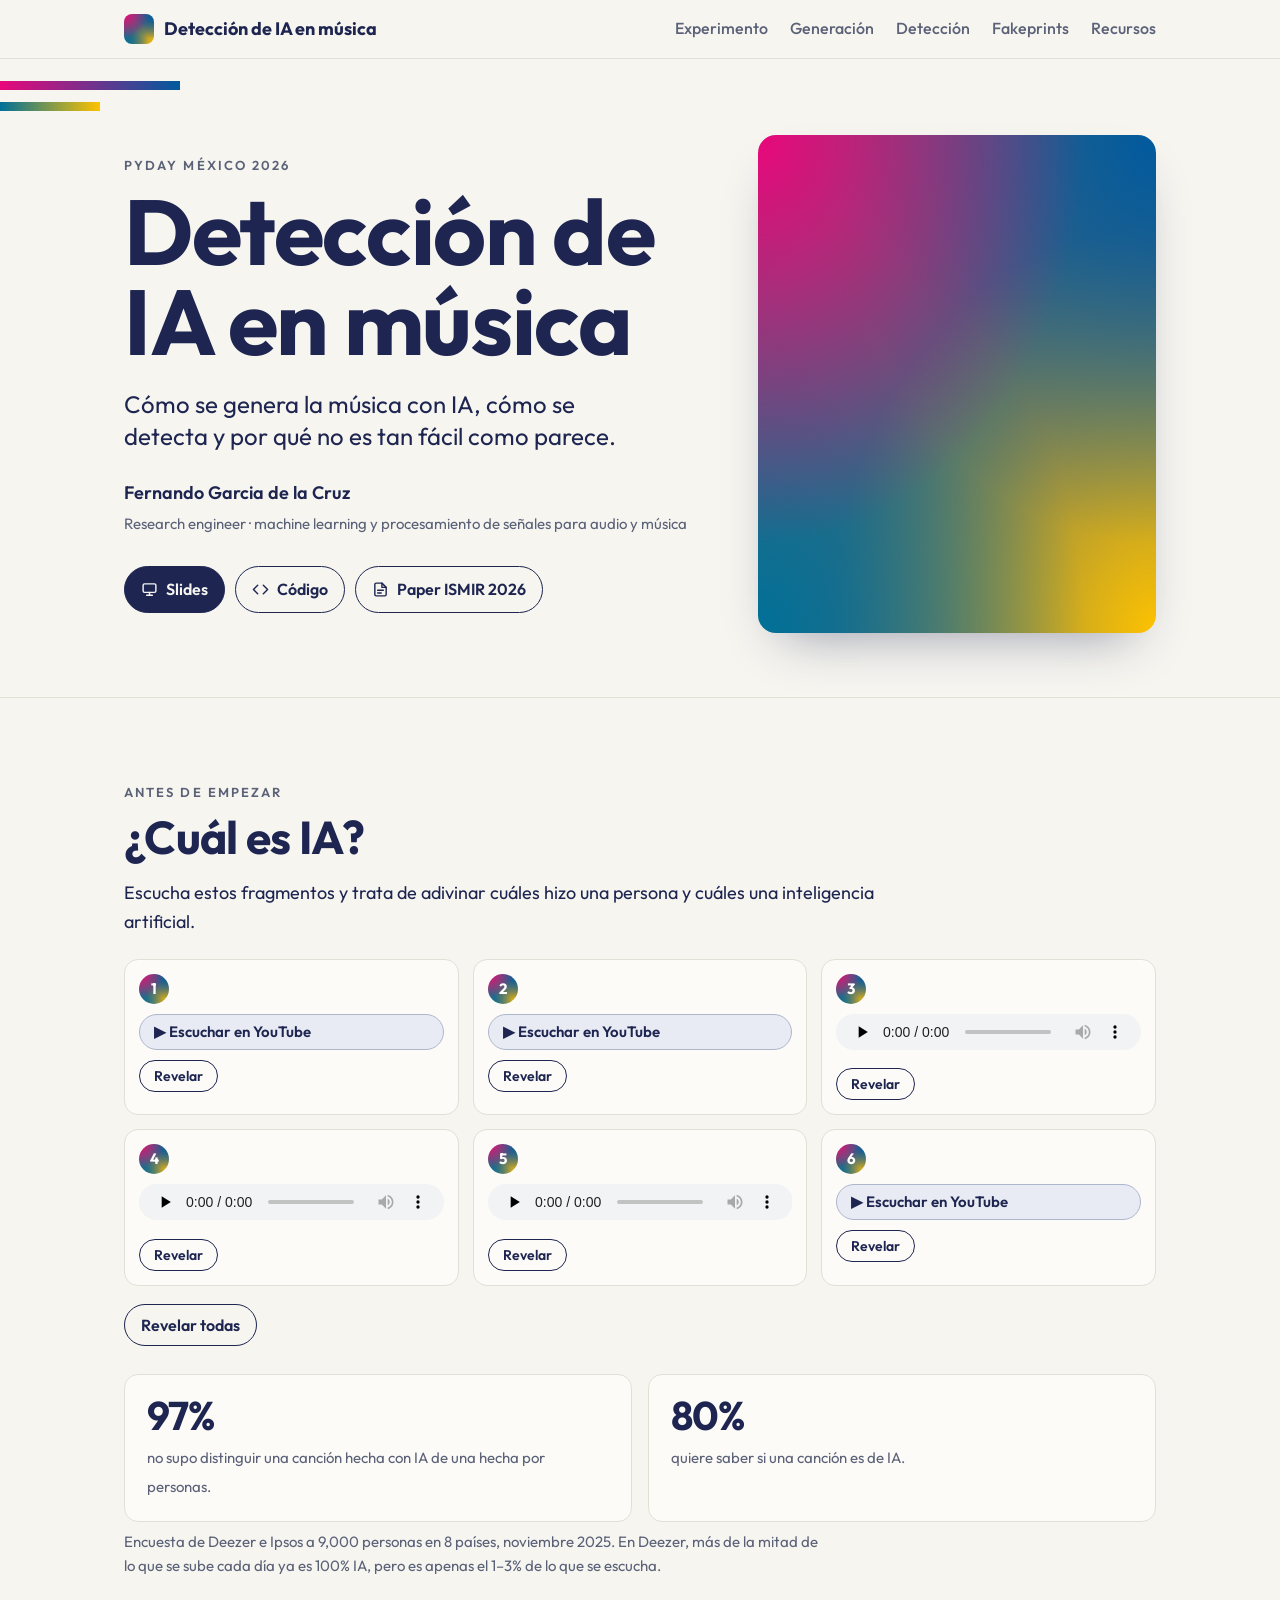
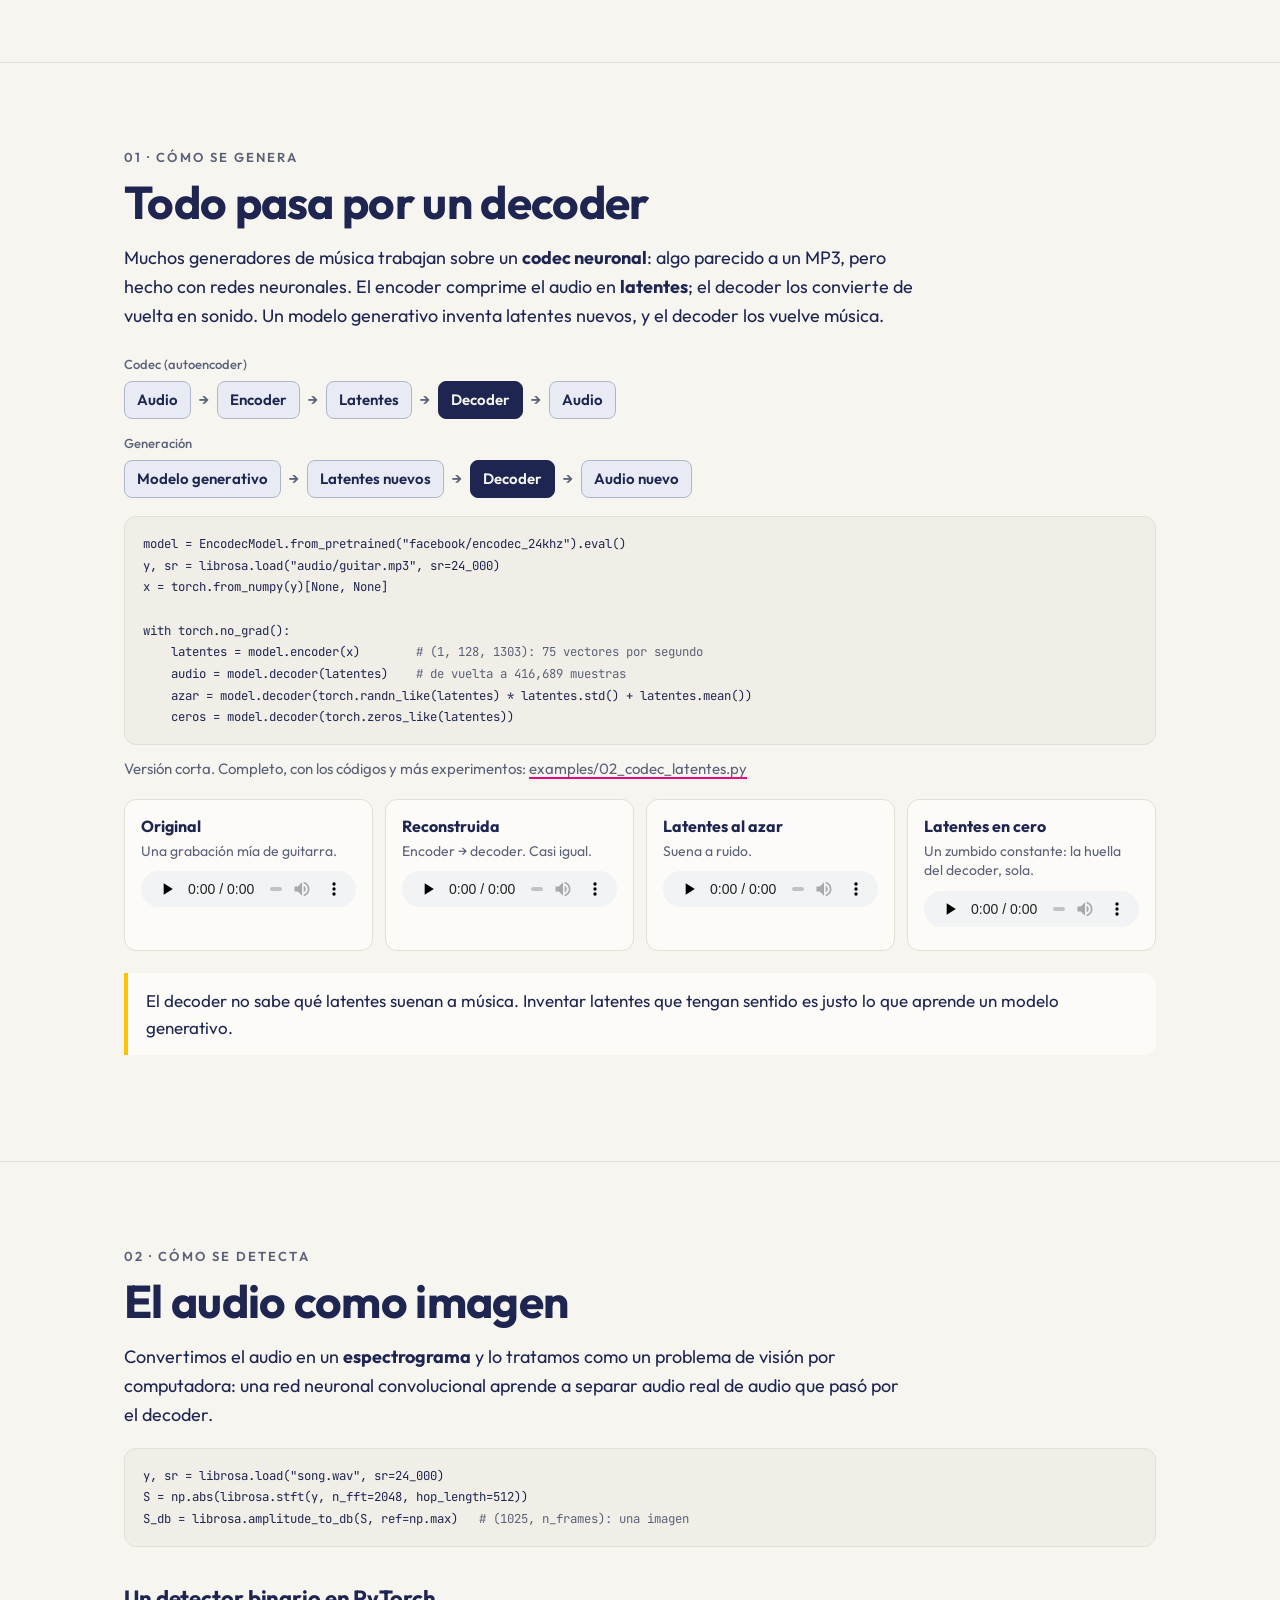
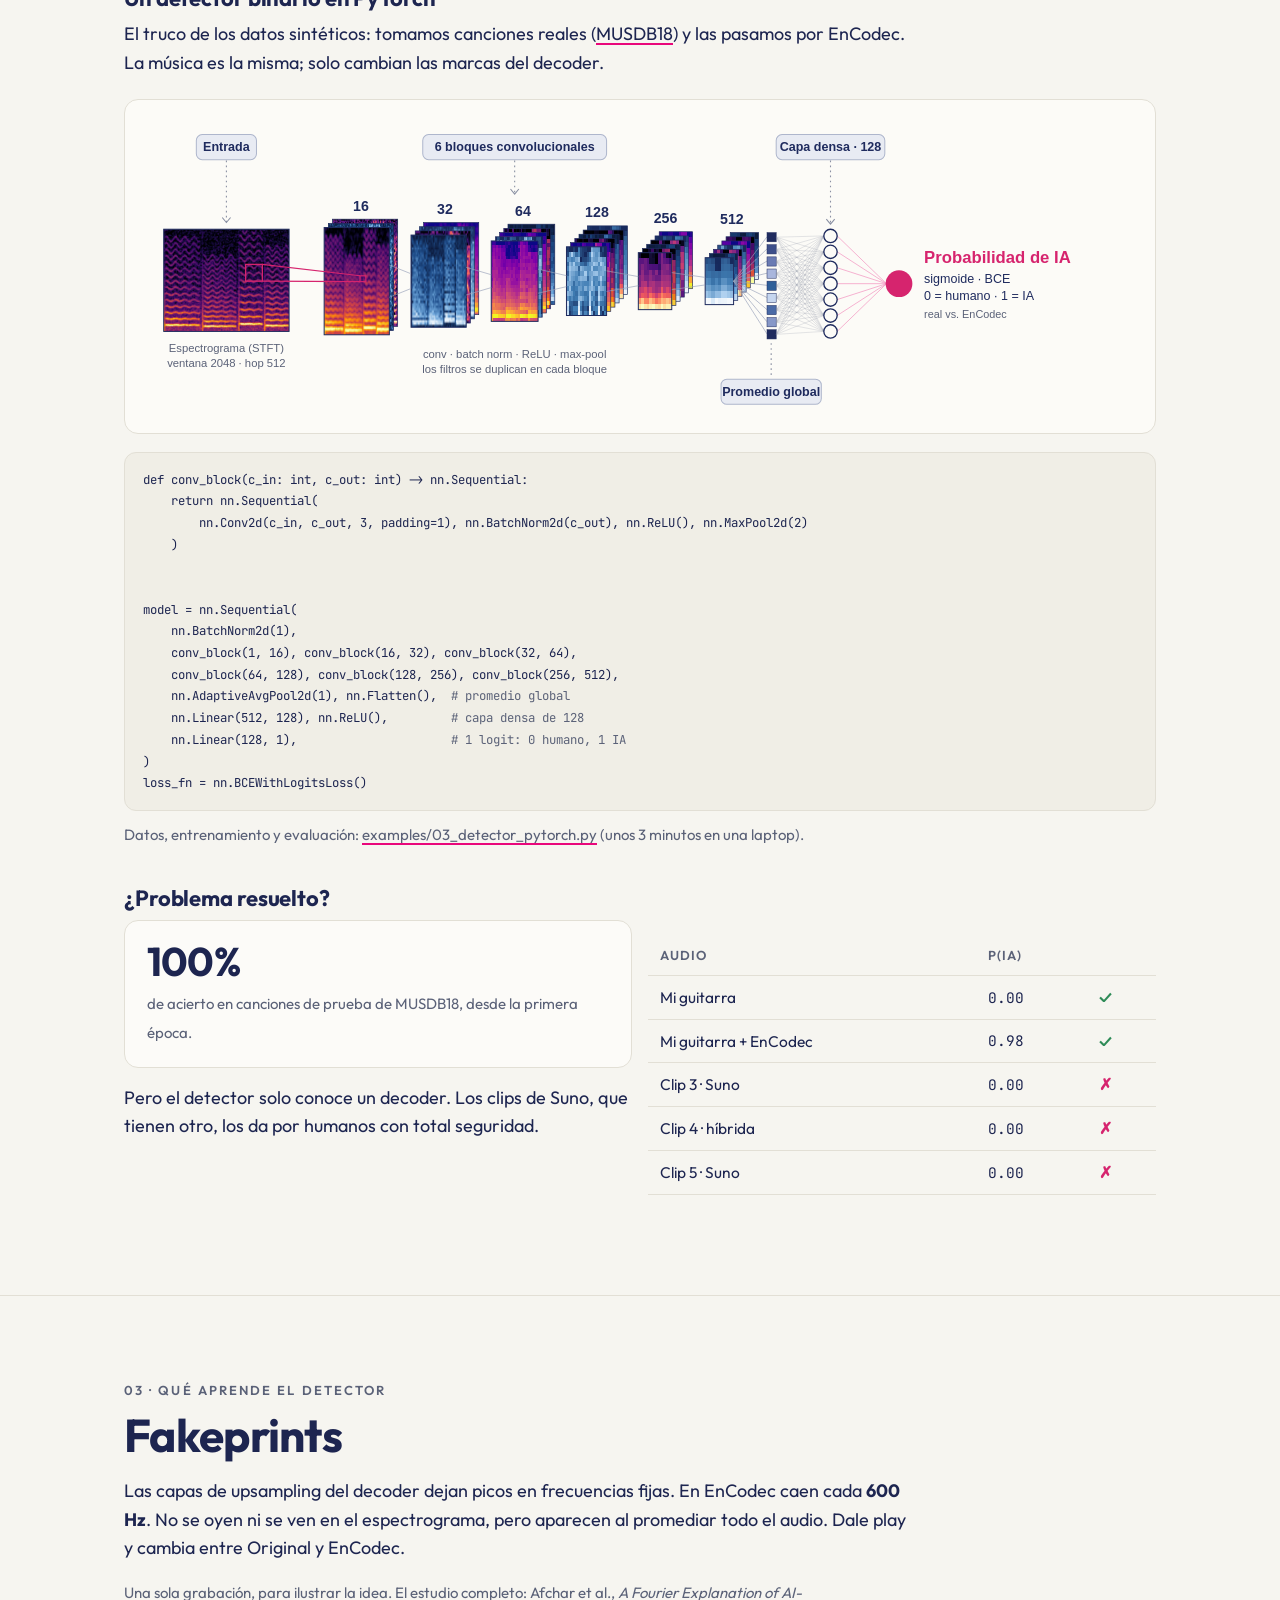
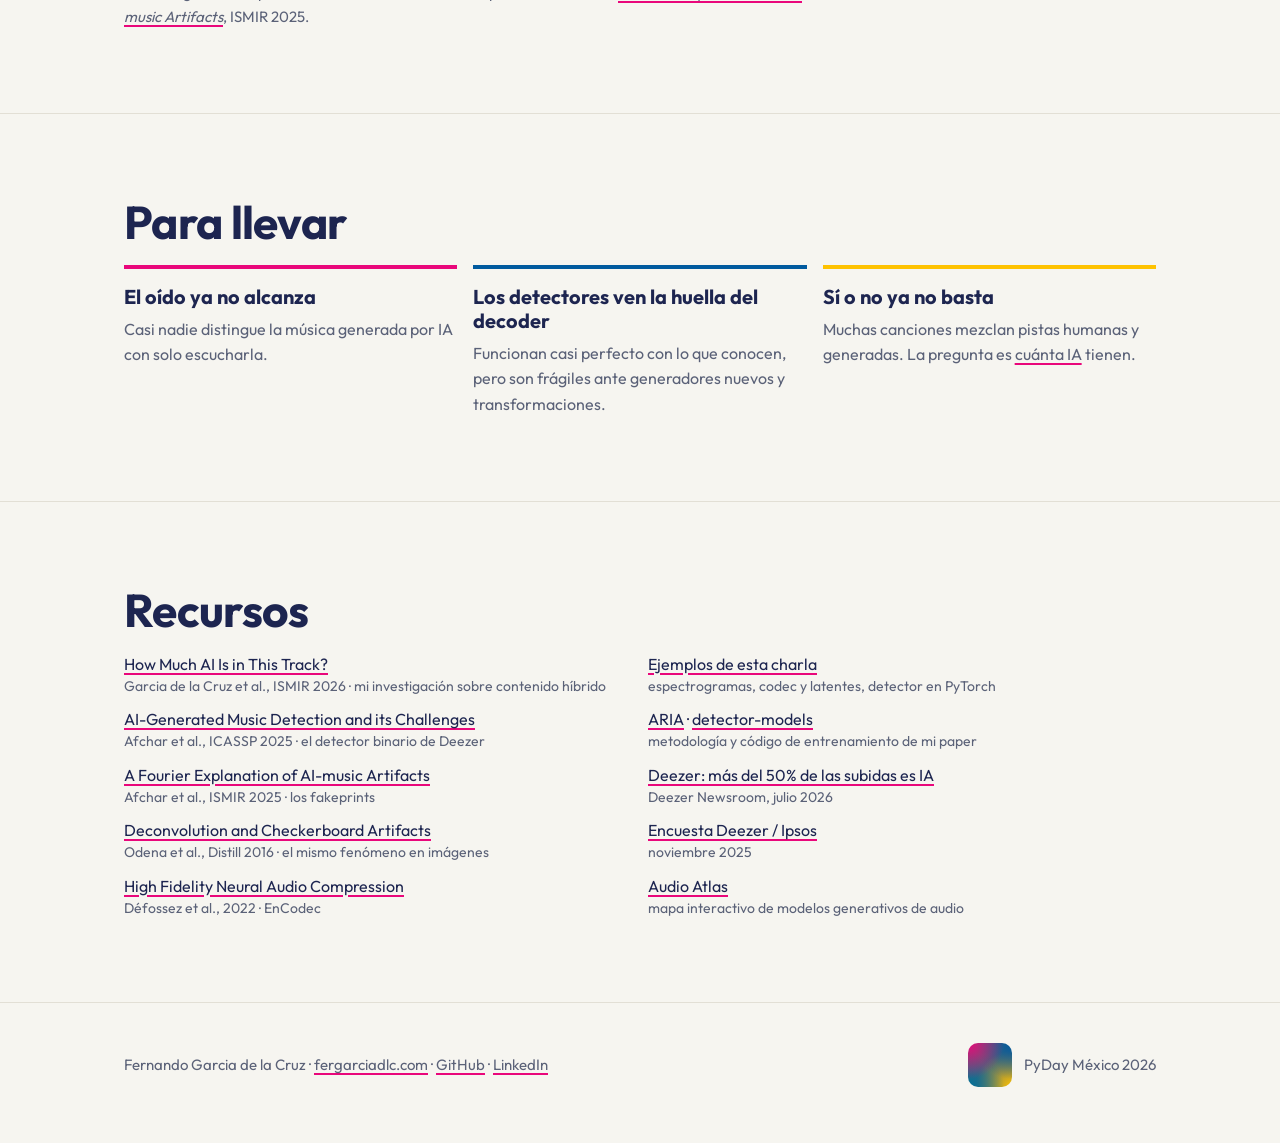
==== web/index.html @ c0dbc62c "Add minimal single-page v2 site (no MkDocs) and binary CNN diagram - web/index.html: one static page" ====
<!doctype html>
<html lang="es">
<head>
<meta charset="utf-8">
<meta name="viewport" content="width=device-width, initial-scale=1">
<title>Detección de IA en música · PyDay México 2026</title>
<meta name="description" content="Cómo se genera la música con IA, cómo se detecta y por qué no es tan fácil como parece. Charla de Fernando Garcia de la Cruz en PyDay México 2026.">
<meta name="author" content="Fernando Garcia de la Cruz">
<link rel="icon" href="assets/brand/pyday-snake.png">
<link rel="preconnect" href="https://fonts.googleapis.com">
<link rel="preconnect" href="https://fonts.gstatic.com" crossorigin>
<link href="https://fonts.googleapis.com/css2?family=Outfit:wght@400;500;600;700&family=JetBrains+Mono:wght@400;500&display=swap" rel="stylesheet">
<link rel="stylesheet" href="static/site.css">
</head>
<body>

<nav class="top" aria-label="Secciones">
  <div class="wrap">
    <a class="brand" href="#"><span><img src="assets/brand/pyday-snake.png" alt=""></span>Detección de IA en música</a>
    <a class="link" href="#experimento">Experimento</a>
    <a class="link" href="#genera">Generación</a>
    <a class="link" href="#detecta">Detección</a>
    <a class="link" href="#fakeprints">Fakeprints</a>
    <a class="link" href="#recursos">Recursos</a>
  </div>
</nav>

<header class="hero">
  <div class="bars" aria-hidden="true"><span></span><span></span></div>
  <div class="wrap hero-grid">
    <div>
      <p class="kicker">PyDay México 2026</p>
      <h1>Detección de IA en música</h1>
      <p class="subtitle">Cómo se genera la música con IA, cómo se detecta y por qué no es tan fácil como parece.</p>
      <p class="author">Fernando Garcia de la Cruz</p>
      <p class="affil">Research engineer · machine learning y procesamiento de señales para audio y música</p>
      <div class="buttons">
        <a class="btn primary" href="assets/slides/pyday26mx-ai-music-detection.pdf"><svg viewBox="0 0 24 24"><rect x="3" y="4" width="18" height="12" rx="2"/><path d="M8 20h8M12 16v4"/></svg>Slides</a>
        <a class="btn" href="https://github.com/fergarciadlc/pyday26-ai-music-detection"><svg viewBox="0 0 24 24"><path d="M16 18l6-6-6-6M8 6l-6 6 6 6"/></svg>Código</a>
        <a class="btn" href="https://arxiv.org/abs/2608.07285"><svg viewBox="0 0 24 24"><path d="M14 3H6a2 2 0 0 0-2 2v14a2 2 0 0 0 2 2h12a2 2 0 0 0 2-2V9z"/><path d="M14 3v6h6M8 13h8M8 17h5"/></svg>Paper ISMIR 2026</a>
      </div>
    </div>
    <div class="poster" aria-hidden="true">
      <img class="wordmark" src="assets/brand/pyday-wordmark.png" alt="">
      <img class="logo" src="assets/brand/pyday-logo.png" alt="">
    </div>
  </div>
</header>

<!-- ============================================================ Experimento -->
<section id="experimento">
  <div class="wrap">
    <p class="kicker">Antes de empezar</p>
    <h2>¿Cuál es IA?</h2>
    <div class="prose"><p>Escucha estos fragmentos y trata de adivinar cuáles hizo una persona y cuáles una inteligencia artificial.</p></div>

    <div class="pd-quiz">
      <article class="pd-clip" data-answer="human">
        <header><span class="pd-clip-n">1</span></header>
        <a class="pd-media pd-yt" href="https://www.youtube.com/watch?v=rXKIjMsZGSM" target="_blank" rel="noopener">▶ Escuchar en YouTube</a>
        <button class="btn pd-reveal" type="button">Revelar</button>
        <div class="pd-answer" hidden><p class="pd-verdict">Humana</p><p><em>Blanco y Negro</em>, de LAGOS y Elena Rose.</p></div>
      </article>
      <article class="pd-clip" data-answer="human">
        <header><span class="pd-clip-n">2</span></header>
        <a class="pd-media pd-yt" href="https://www.youtube.com/watch?v=m3lF2qEA2cw" target="_blank" rel="noopener">▶ Escuchar en YouTube</a>
        <button class="btn pd-reveal" type="button">Revelar</button>
        <div class="pd-answer" hidden><p class="pd-verdict">Humana</p><p>Cover de <em>Creep</em> de Postmodern Jukebox, con Haley Reinhart.</p></div>
      </article>
      <article class="pd-clip" data-answer="ai">
        <header><span class="pd-clip-n">3</span></header>
        <div class="pd-media"><audio controls preload="none" src="assets/quiz/clip-3.mp3"></audio></div>
        <button class="btn pd-reveal" type="button">Revelar</button>
        <div class="pd-answer" hidden><p class="pd-verdict">IA</p><p><em>Sink Full of Sun</em>, generada con Suno.</p></div>
      </article>
      <article class="pd-clip" data-answer="hybrid">
        <header><span class="pd-clip-n">4</span></header>
        <div class="pd-media"><audio controls preload="none" src="assets/quiz/clip-4.mp3"></audio></div>
        <button class="btn pd-reveal" type="button">Revelar</button>
        <div class="pd-answer" hidden><p class="pd-verdict">Híbrida</p><p>Yo toco la guitarra; Suno hizo la base.</p></div>
      </article>
      <article class="pd-clip" data-answer="ai">
        <header><span class="pd-clip-n">5</span></header>
        <div class="pd-media"><audio controls preload="none" src="assets/quiz/clip-5.mp3"></audio></div>
        <button class="btn pd-reveal" type="button">Revelar</button>
        <div class="pd-answer" hidden><p class="pd-verdict">IA</p><p><em>Sink Full of Dishes</em>, generada con Suno.</p></div>
      </article>
      <article class="pd-clip" data-answer="ai">
        <header><span class="pd-clip-n">6</span></header>
        <a class="pd-media pd-yt" href="https://www.youtube.com/watch?v=kIbWNXcYG0k" target="_blank" rel="noopener">▶ Escuchar en YouTube</a>
        <button class="btn pd-reveal" type="button">Revelar</button>
        <div class="pd-answer" hidden><p class="pd-verdict">IA</p><p><em>Walking Away</em> de Sadie Winters, hecha con Suno. La popularizó Rick Beato.</p></div>
      </article>
    </div>
    <p><button class="btn pd-reveal-all" type="button">Revelar todas</button></p>

    <div class="grid c2" style="margin-top:28px">
      <div class="card stat"><b>97%</b><span>no supo distinguir una canción hecha con IA de una hecha por personas.</span></div>
      <div class="card stat"><b>80%</b><span>quiere saber si una canción es de IA.</span></div>
    </div>
    <p class="caption">Encuesta de Deezer e Ipsos a 9,000 personas en 8 países, noviembre 2025. En Deezer, más de la mitad de lo que se sube cada día ya es 100% IA, pero es apenas el 1–3% de lo que se escucha.</p>
  </div>
</section>

<!-- ============================================================ Generación -->
<section id="genera">
  <div class="wrap">
    <p class="kicker">01 · Cómo se genera</p>
    <h2>Todo pasa por un decoder</h2>
    <div class="prose">
      <p>Muchos generadores de música trabajan sobre un <b>codec neuronal</b>: algo parecido a un MP3, pero hecho con redes neuronales. El encoder comprime el audio en <b>latentes</b>; el decoder los convierte de vuelta en sonido. Un modelo generativo inventa latentes nuevos, y el decoder los vuelve música.</p>
    </div>
    <div class="flow" aria-label="Diagrama del codec">
      <span class="flow-label">Codec (autoencoder)</span>
      <span>Audio</span><i>→</i><span>Encoder</span><i>→</i><span>Latentes</span><i>→</i><span class="hl">Decoder</span><i>→</i><span>Audio</span>
      <span class="flow-label">Generación</span>
      <span>Modelo generativo</span><i>→</i><span>Latentes nuevos</span><i>→</i><span class="hl">Decoder</span><i>→</i><span>Audio nuevo</span>
    </div>

<pre><code>model = EncodecModel.from_pretrained("facebook/encodec_24khz").eval()
y, sr = librosa.load("audio/guitar.mp3", sr=24_000)
x = torch.from_numpy(y)[None, None]

with torch.no_grad():
    latentes = model.encoder(x)        <span class="c"># (1, 128, 1303): 75 vectores por segundo</span>
    audio = model.decoder(latentes)    <span class="c"># de vuelta a 416,689 muestras</span>
    azar = model.decoder(torch.randn_like(latentes) * latentes.std() + latentes.mean())
    ceros = model.decoder(torch.zeros_like(latentes))</code></pre>
    <p class="code-link small muted">Versión corta. Completo, con los códigos y más experimentos: <a href="https://github.com/fergarciadlc/pyday26-ai-music-detection/blob/main/examples/02_codec_latentes.py">examples/02_codec_latentes.py</a></p>

    <div class="players">
      <div class="player"><b>Original</b><p>Una grabación mía de guitarra.</p><audio controls preload="none" src="assets/examples/02/original.mp3"></audio></div>
      <div class="player"><b>Reconstruida</b><p>Encoder → decoder. Casi igual.</p><audio controls preload="none" src="assets/examples/02/reconstruccion.mp3"></audio></div>
      <div class="player"><b>Latentes al azar</b><p>Suena a ruido.</p><audio controls preload="none" src="assets/examples/02/aleatorios.mp3"></audio></div>
      <div class="player"><b>Latentes en cero</b><p>Un zumbido constante: la huella del decoder, sola.</p><audio controls preload="none" src="assets/examples/02/ceros.mp3"></audio></div>
    </div>
    <div class="callout">El decoder no sabe qué latentes suenan a música. Inventar latentes que tengan sentido es justo lo que aprende un modelo generativo.</div>
  </div>
</section>

<!-- ============================================================ Detección -->
<section id="detecta">
  <div class="wrap">
    <p class="kicker">02 · Cómo se detecta</p>
    <h2>El audio como imagen</h2>
    <div class="prose">
      <p>Convertimos el audio en un <b>espectrograma</b> y lo tratamos como un problema de visión por computadora: una red neuronal convolucional aprende a separar audio real de audio que pasó por el decoder.</p>
    </div>

<pre><code>y, sr = librosa.load("song.wav", sr=24_000)
S = np.abs(librosa.stft(y, n_fft=2048, hop_length=512))
S_db = librosa.amplitude_to_db(S, ref=np.max)   <span class="c"># (1025, n_frames): una imagen</span></code></pre>

    <h3>Un detector binario en PyTorch</h3>
    <div class="prose"><p>El truco de los datos sintéticos: tomamos canciones reales (<a href="https://sigsep.github.io/datasets/musdb.html">MUSDB18</a>) y las pasamos por EnCodec. La música es la misma; solo cambian las marcas del decoder.</p></div>

    <div class="figure"><img src="static/cnn.svg" alt="Arquitectura del detector: espectrograma, seis bloques convolucionales de 16 a 512 filtros, promedio global, capa densa de 128 y una sigmoide que da la probabilidad de IA."></div>

<pre><code>def conv_block(c_in: int, c_out: int) -&gt; nn.Sequential:
    return nn.Sequential(
        nn.Conv2d(c_in, c_out, 3, padding=1), nn.BatchNorm2d(c_out), nn.ReLU(), nn.MaxPool2d(2)
    )


model = nn.Sequential(
    nn.BatchNorm2d(1),
    conv_block(1, 16), conv_block(16, 32), conv_block(32, 64),
    conv_block(64, 128), conv_block(128, 256), conv_block(256, 512),
    nn.AdaptiveAvgPool2d(1), nn.Flatten(),  <span class="c"># promedio global</span>
    nn.Linear(512, 128), nn.ReLU(),         <span class="c"># capa densa de 128</span>
    nn.Linear(128, 1),                      <span class="c"># 1 logit: 0 humano, 1 IA</span>
)
loss_fn = nn.BCEWithLogitsLoss()</code></pre>
    <p class="code-link small muted">Datos, entrenamiento y evaluación: <a href="https://github.com/fergarciadlc/pyday26-ai-music-detection/blob/main/examples/03_detector_pytorch.py">examples/03_detector_pytorch.py</a> (unos 3 minutos en una laptop).</p>

    <h3>¿Problema resuelto?</h3>
    <div class="grid c2">
      <div>
        <div class="card stat"><b>100%</b><span>de acierto en canciones de prueba de MUSDB18, desde la primera época.</span></div>
        <div class="prose" style="margin-top:16px"><p>Pero el detector solo conoce un decoder. Los clips de Suno, que tienen otro, los da por humanos con total seguridad.</p></div>
      </div>
      <table>
        <thead><tr><th>Audio</th><th>P(IA)</th><th></th></tr></thead>
        <tbody>
          <tr><td>Mi guitarra</td><td class="num">0.00</td><td class="ok">✓</td></tr>
          <tr><td>Mi guitarra + EnCodec</td><td class="num">0.98</td><td class="ok">✓</td></tr>
          <tr><td>Clip 3 · Suno</td><td class="num">0.00</td><td class="ko">✗</td></tr>
          <tr><td>Clip 4 · híbrida</td><td class="num">0.00</td><td class="ko">✗</td></tr>
          <tr><td>Clip 5 · Suno</td><td class="num">0.00</td><td class="ko">✗</td></tr>
        </tbody>
      </table>
    </div>
  </div>
</section>

<!-- ============================================================ Fakeprints -->
<section id="fakeprints">
  <div class="wrap">
    <p class="kicker">03 · Qué aprende el detector</p>
    <h2>Fakeprints</h2>
    <div class="prose">
      <p>Las capas de upsampling del decoder dejan picos en frecuencias fijas. En EnCodec caen cada <b>600 Hz</b>. No se oyen ni se ven en el espectrograma, pero aparecen al promediar todo el audio. Dale play y cambia entre Original y EnCodec.</p>
    </div>
    <div id="fp-panel" data-base="assets/fakeprints/"></div>
    <p class="caption">Una sola grabación, para ilustrar la idea. El estudio completo: Afchar et al., <a href="https://arxiv.org/abs/2506.19108"><em>A Fourier Explanation of AI-music Artifacts</em></a>, ISMIR 2025.</p>
  </div>
</section>

<!-- ============================================================ Para llevar -->
<section id="llevar">
  <div class="wrap">
    <h2>Para llevar</h2>
    <div class="grid c3">
      <div class="take"><b>El oído ya no alcanza</b><p>Casi nadie distingue la música generada por IA con solo escucharla.</p></div>
      <div class="take"><b>Los detectores ven la huella del decoder</b><p>Funcionan casi perfecto con lo que conocen, pero son frágiles ante generadores nuevos y transformaciones.</p></div>
      <div class="take"><b>Sí o no ya no basta</b><p>Muchas canciones mezclan pistas humanas y generadas. La pregunta es <a href="https://arxiv.org/abs/2608.07285">cuánta IA</a> tienen.</p></div>
    </div>
  </div>
</section>

<!-- ============================================================ Recursos -->
<section id="recursos">
  <div class="wrap">
    <h2>Recursos</h2>
    <div class="grid c2">
      <ul class="refs">
        <li><a href="https://arxiv.org/abs/2608.07285">How Much AI Is in This Track?</a><span>Garcia de la Cruz et al., ISMIR 2026 · mi investigación sobre contenido híbrido</span></li>
        <li><a href="https://arxiv.org/abs/2501.10111">AI-Generated Music Detection and its Challenges</a><span>Afchar et al., ICASSP 2025 · el detector binario de Deezer</span></li>
        <li><a href="https://arxiv.org/abs/2506.19108">A Fourier Explanation of AI-music Artifacts</a><span>Afchar et al., ISMIR 2025 · los fakeprints</span></li>
        <li><a href="https://distill.pub/2016/deconv-checkerboard/">Deconvolution and Checkerboard Artifacts</a><span>Odena et al., Distill 2016 · el mismo fenómeno en imágenes</span></li>
        <li><a href="https://arxiv.org/abs/2210.13438">High Fidelity Neural Audio Compression</a><span>Défossez et al., 2022 · EnCodec</span></li>
      </ul>
      <ul class="refs">
        <li><a href="https://github.com/fergarciadlc/pyday26-ai-music-detection/tree/main/examples">Ejemplos de esta charla</a><span>espectrogramas, codec y latentes, detector en PyTorch</span></li>
        <li><a href="https://github.com/fergarciadlc/aria">ARIA</a> · <a href="https://github.com/fergarciadlc/detector-models">detector-models</a><span>metodología y código de entrenamiento de mi paper</span></li>
        <li><a href="https://newsroom-deezer.com/2026/07/ai-music-exceeds-50-percent-daily-uploads-deezer/">Deezer: más del 50% de las subidas es IA</a><span>Deezer Newsroom, julio 2026</span></li>
        <li><a href="https://newsroom-deezer.com/2025/11/deezer-ipsos-survey-ai-music/">Encuesta Deezer / Ipsos</a><span>noviembre 2025</span></li>
        <li><a href="atlas.html">Audio Atlas</a><span>mapa interactivo de modelos generativos de audio</span></li>
      </ul>
    </div>
  </div>
</section>

<footer>
  <div class="wrap">
    <div>Fernando Garcia de la Cruz · <a href="https://fergarciadlc.com">fergarciadlc.com</a> · <a href="https://github.com/fergarciadlc">GitHub</a> · <a href="https://www.linkedin.com/in/fergarciadlc">LinkedIn</a></div>
    <div class="pyday"><span><img src="assets/brand/pyday-snake.png" alt=""></span>PyDay México 2026</div>
  </div>
</footer>

<script src="assets/js/quiz.js"></script>
<script src="assets/js/fakeprints.js"></script>
</body>
</html>
---- web/static/site.css ----
/* Detección de IA en música · PyDay México 2026
   Minimal single page. Warm paper + navy ink, PyDay gradient as an accent only. */
:root {
  --bg: #f6f5f0;
  --surface: #fcfbf8;
  --ink: #1d2550;
  --muted: #5b6278;
  --line: #e2dfd5;
  --pill: #e8ebf3;
  --pill-line: #aeb6cc;
  --code: #f0eee6;
  --magenta: #e9077b;
  --blue: #005a9e;
  --teal: #007098;
  --yellow: #fec200;
  --gradient:
    radial-gradient(at 0% 0%, #e9077b 0, transparent 58%),
    radial-gradient(at 100% 0%, #005a9e 0, transparent 58%),
    radial-gradient(at 0% 100%, #007098 0, transparent 58%),
    radial-gradient(at 100% 100%, #fec200 0, transparent 58%),
    #4d6774;
  --human: #2e8b57;
  --ai: #d6246e;
  --hybrid: #c08a00;
  --sans: "Outfit", "Helvetica Neue", Arial, sans-serif;
  --mono: "JetBrains Mono", ui-monospace, Menlo, monospace;
  --wrap: 1080px;

  /* Names the fakeprints panel (shared with the MkDocs site) expects.
     Chart colours validated for this surface (#fcfbf8). */
  --pd-orig: #2f6fde;
  --pd-enc: #d6246e;
  --pd-ink: var(--ink);
  --pd-muted: var(--muted);
  --pd-grid: rgba(29, 37, 80, 0.1);
  --pd-comb: rgba(254, 194, 0, 0.6);
  --pd-card: var(--surface);
  --pd-border: var(--line);
  --pd-indigo: var(--ink);
  --pd-magenta: #d6246e;
  --pd-gradient: var(--gradient);
  color-scheme: light;
}
@media (prefers-color-scheme: dark) {
  :root {
    --bg: #12162b;
    --surface: #1a1f38;
    --ink: #e8eaf4;
    --muted: #a6adc4;
    --line: #2d3558;
    --pill: #26305a;
    --pill-line: #46527e;
    --code: #1f2542;
    --human: #6fcf97;
    --ai: #f0488a;
    --hybrid: #fec200;
    /* validated for #1a1f38 */
    --pd-orig: #5a8cf0;
    --pd-enc: #f0488a;
    --pd-grid: rgba(232, 234, 244, 0.09);
    --pd-comb: rgba(254, 194, 0, 0.45);
    --pd-indigo: #4a56b8;
    --pd-magenta: #f0488a;
    color-scheme: dark;
  }
}

* { box-sizing: border-box; }
html { font-size: 20px; scroll-behavior: smooth; scroll-padding-top: 72px; }
@media (prefers-reduced-motion: reduce) { html { scroll-behavior: auto; } * { transition: none !important; } }
body {
  margin: 0;
  background: var(--bg);
  color: var(--ink);
  font-family: var(--sans);
  font-size: 18px;
  line-height: 1.6;
  -webkit-font-smoothing: antialiased;
}
img { max-width: 100%; height: auto; display: block; }
a { color: inherit; text-decoration-color: var(--magenta); text-decoration-thickness: 2px; text-underline-offset: 3px; }
a:hover { color: var(--magenta); }
:focus-visible { outline: 3px solid var(--magenta); outline-offset: 3px; border-radius: 4px; }
.wrap { max-width: var(--wrap); margin: 0 auto; padding: 0 24px; }
.prose { max-width: 66ch; }
.prose p { margin: 0 0 1em; }
.muted { color: var(--muted); }
.small { font-size: 15px; }
h1, h2, h3 { font-weight: 700; line-height: 1.05; margin: 0; letter-spacing: -0.015em; }
h2 { font-size: clamp(32px, 4.2vw, 46px); margin-bottom: 18px; }
h3 { font-size: 22px; margin: 40px 0 10px; letter-spacing: -0.005em; }
.kicker {
  font-size: 13px;
  font-weight: 600;
  letter-spacing: 0.16em;
  text-transform: uppercase;
  color: var(--muted);
  margin: 0 0 10px;
}

/* Gradient bars, like the accent bars of the slides */
.bars { position: absolute; left: 0; top: 22px; pointer-events: none; }
.bars span { display: block; height: 9px; margin-bottom: 12px; background: linear-gradient(90deg, var(--magenta), var(--blue)); }
.bars span:first-child { width: 180px; }
.bars span:last-child { width: 100px; background: linear-gradient(90deg, var(--teal), var(--yellow)); }

/* Nav */
nav.top {
  position: sticky;
  top: 0;
  z-index: 20;
  background: color-mix(in srgb, var(--bg) 88%, transparent);
  backdrop-filter: blur(8px);
  border-bottom: 1px solid var(--line);
}
nav.top .wrap { display: flex; align-items: center; gap: 22px; height: 58px; overflow-x: auto; }
nav.top .brand { display: flex; align-items: center; gap: 10px; font-weight: 700; font-size: 18px; white-space: nowrap; text-decoration: none; margin-right: auto; }
nav.top .brand span { display: grid; place-items: center; width: 30px; height: 30px; border-radius: 8px; background: var(--gradient); }
nav.top .brand img { width: 16px; height: auto; }
nav.top a.link { font-weight: 500; font-size: 16px; text-decoration: none; white-space: nowrap; color: var(--muted); }
nav.top a.link:hover { color: var(--ink); }

/* Hero */
header.hero { position: relative; padding: 76px 0 64px; }
.hero-grid { display: grid; grid-template-columns: minmax(0, 1.45fr) minmax(0, 1fr); gap: 56px; align-items: center; }
.hero h1 { font-size: clamp(48px, 7.4vw, 92px); line-height: 0.98; margin-bottom: 22px; }
.subtitle { font-size: clamp(20px, 2.3vw, 24px); line-height: 1.35; margin: 0 0 26px; max-width: 32ch; }
.author { font-size: 18px; margin: 0 0 4px; font-weight: 600; }
.affil { font-size: 15px; color: var(--muted); margin: 0 0 30px; }
.buttons { display: flex; flex-wrap: wrap; gap: 10px; }
.btn {
  display: inline-flex;
  align-items: center;
  gap: 8px;
  padding: 10px 16px;
  border-radius: 999px;
  border: 1.5px solid var(--ink);
  font-weight: 600;
  font-size: 16px;
  text-decoration: none;
  background: transparent;
  color: var(--ink);
  cursor: pointer;
  font-family: inherit;
}
.btn:hover { background: var(--ink); color: var(--bg); }
.btn.primary { background: var(--ink); color: var(--bg); }
.btn.primary:hover { background: var(--magenta); border-color: var(--magenta); color: #fff; }
.btn svg { width: 17px; height: 17px; fill: none; stroke: currentColor; stroke-width: 2; stroke-linecap: round; stroke-linejoin: round; }
.poster {
  position: relative;
  aspect-ratio: 4 / 5;
  border-radius: 18px;
  background: var(--gradient);
  box-shadow: 0 24px 50px -24px rgba(29, 37, 80, 0.45);
  display: flex;
  flex-direction: column;
  justify-content: space-between;
  padding: 34px 30px;
  overflow: hidden;
}
.poster .wordmark { width: 82%; }
.poster .logo { width: 30%; align-self: flex-end; opacity: 0.95; }

/* Sections */
body > section { padding: 84px 0; border-top: 1px solid var(--line); }
.lead-banner {
  background: var(--surface);
  border: 1px solid var(--line);
  border-radius: 14px;
  padding: 26px 30px;
  margin: 0 0 28px;
  font-size: clamp(22px, 2.6vw, 30px);
  font-weight: 700;
  line-height: 1.2;
  letter-spacing: -0.01em;
}
.lead-banner .grad {
  background: linear-gradient(90deg, var(--magenta), var(--blue));
  -webkit-background-clip: text;
  background-clip: text;
  color: transparent;
}
@media (prefers-color-scheme: dark) {
  .lead-banner .grad { background: linear-gradient(90deg, #ff5fa8, #6fb2ff); -webkit-background-clip: text; background-clip: text; }
}

.card { background: var(--surface); border: 1px solid var(--line); border-radius: 14px; padding: 20px 22px; }
.grid { display: grid; gap: 16px; }
.grid.c2 { grid-template-columns: repeat(2, minmax(0, 1fr)); }
.grid.c3 { grid-template-columns: repeat(3, minmax(0, 1fr)); }
.grid.c4 { grid-template-columns: repeat(4, minmax(0, 1fr)); }
.stat b { display: block; font-size: 40px; line-height: 1; font-weight: 700; margin-bottom: 8px; letter-spacing: -0.02em; }
.stat span { font-size: 15px; color: var(--muted); }
.figure { background: #fcfbf7; border: 1px solid var(--line); border-radius: 14px; padding: 22px; margin: 22px 0 8px; overflow-x: auto; }
.figure img { min-width: 760px; width: 100%; }
.caption { font-size: 15px; color: var(--muted); margin: 8px 0 0; max-width: 70ch; }

/* Flow pills (codec diagram in HTML) */
.flow { display: flex; flex-wrap: wrap; align-items: center; gap: 8px; margin: 18px 0 6px; font-size: 15px; font-weight: 600; }
.flow span { padding: 6px 12px; border-radius: 8px; background: var(--pill); border: 1px solid var(--pill-line); }
.flow span.hl { background: var(--ink); border-color: var(--ink); color: var(--bg); }
.flow i { font-style: normal; color: var(--muted); }
.flow .flow-label { font-size: 13px; font-weight: 500; color: var(--muted); width: 100%; margin: 6px 0 -2px; padding: 0; background: none; border: 0; }

/* Code */
pre {
  font-family: var(--mono);
  font-size: 14px;
  line-height: 1.55;
  background: var(--code);
  border: 1px solid var(--line);
  border-radius: 12px;
  padding: 16px 18px;
  overflow-x: auto;
  margin: 18px 0;
}
pre .c { color: var(--muted); }
code { font-family: var(--mono); font-size: 0.88em; }
.code-link { font-size: 15px; margin: -6px 0 0; }

/* Audio players */
.players { display: grid; grid-template-columns: repeat(auto-fill, minmax(230px, 1fr)); gap: 12px; margin: 18px 0; }
.player { background: var(--surface); border: 1px solid var(--line); border-radius: 12px; padding: 14px 16px; }
.player b { display: block; font-size: 16px; }
.player p { margin: 2px 0 10px; font-size: 14px; color: var(--muted); line-height: 1.4; }
.player audio { width: 100%; height: 36px; }

/* Callout */
.callout { border-left: 4px solid var(--yellow); background: var(--surface); border-radius: 0 12px 12px 0; padding: 14px 18px; margin: 22px 0; font-size: 17px; }

/* Quiz */
.pd-quiz { display: grid; grid-template-columns: repeat(3, minmax(0, 1fr)); gap: 14px; margin: 22px 0 18px; }
.pd-clip { display: flex; flex-direction: column; gap: 10px; background: var(--surface); border: 1.5px solid var(--line); border-radius: 14px; padding: 14px; transition: border-color 0.2s; }
.pd-clip header { display: flex; align-items: center; justify-content: space-between; }
.pd-clip-n { display: inline-grid; place-items: center; width: 30px; height: 30px; border-radius: 50%; background: var(--gradient); color: #fff; font-weight: 700; font-size: 15px; }
.pd-media audio { width: 100%; height: 36px; }
.pd-yt { display: flex; align-items: center; gap: 8px; height: 36px; padding: 0 14px; border-radius: 999px; background: var(--pill); border: 1px solid var(--pill-line); font-size: 15px; font-weight: 600; text-decoration: none; }
.pd-yt:hover { background: var(--ink); color: var(--bg); }
.pd-reveal { align-self: flex-start; padding: 6px 14px; font-size: 14px; }
.pd-reveal:disabled { cursor: default; opacity: 1; }
.pd-answer p { margin: 0; font-size: 14.5px; line-height: 1.45; color: var(--muted); }
.pd-verdict { font-weight: 700; font-size: 16px; color: var(--ink) !important; margin-bottom: 2px !important; }
.pd-clip.is-human { border-color: var(--human); }
.pd-clip.is-ai { border-color: var(--ai); }
.pd-clip.is-hybrid { border-color: var(--hybrid); }
.pd-clip.is-human .pd-verdict::before { content: "● "; color: var(--human); }
.pd-clip.is-ai .pd-verdict::before { content: "▲ "; color: var(--ai); }
.pd-clip.is-hybrid .pd-verdict::before { content: "◆ "; color: var(--hybrid); }

/* Table */
table { width: 100%; border-collapse: collapse; font-size: 15.5px; margin: 16px 0; }
th, td { text-align: left; padding: 9px 12px; border-bottom: 1px solid var(--line); }
th { font-size: 13px; text-transform: uppercase; letter-spacing: 0.08em; color: var(--muted); font-weight: 600; }
td.num { font-family: var(--mono); font-size: 14.5px; }
.ok { color: var(--human); font-weight: 700; }
.ko { color: var(--ai); font-weight: 700; }

/* Takeaways */
.take { border-top: 4px solid; padding-top: 16px; }
.take:nth-child(1) { border-color: var(--magenta); }
.take:nth-child(2) { border-color: var(--blue); }
.take:nth-child(3) { border-color: var(--yellow); }
.take b { display: block; font-size: 20px; line-height: 1.2; margin-bottom: 8px; }
.take p { margin: 0; font-size: 16px; color: var(--muted); }

/* Resources */
.refs { list-style: none; padding: 0; margin: 0; display: grid; gap: 12px; }
.refs li { font-size: 16px; line-height: 1.45; }
.refs li span { display: block; font-size: 14px; color: var(--muted); }

footer { border-top: 1px solid var(--line); padding: 40px 0 56px; font-size: 15px; color: var(--muted); }
footer .wrap { display: flex; flex-wrap: wrap; align-items: center; justify-content: space-between; gap: 18px; }
footer .pyday { display: flex; align-items: center; gap: 12px; }
footer .pyday span { display: grid; place-items: center; width: 44px; height: 44px; border-radius: 10px; background: var(--gradient); }
footer .pyday img { width: 22px; }

@media (max-width: 860px) {
  .hero-grid { grid-template-columns: minmax(0, 1fr); gap: 36px; }
  .poster { aspect-ratio: 16 / 9; max-width: 520px; }
  .poster .logo { width: 18%; }
  .grid.c3, .grid.c4, .pd-quiz { grid-template-columns: repeat(2, minmax(0, 1fr)); }
  body > section { padding: 64px 0; }
}
@media (max-width: 560px) {
  .wrap { padding: 0 16px; }
  .grid.c2, .grid.c3, .grid.c4, .pd-quiz { grid-template-columns: minmax(0, 1fr); }
  nav.top a.link { font-size: 15px; }
  header.hero { padding: 64px 0 48px; }
}

/* ---------- Fakeprints panel (ported from the MkDocs theme) ---------- */
.fp { border: 1px solid var(--pd-border); border-radius: 16px; padding: 1.2rem; background: var(--pd-card); margin: 1.5rem 0; }
.fp-controls { display: flex; flex-wrap: wrap; align-items: center; gap: 0.8rem 1.4rem; margin-bottom: 1rem; }
.fp-group { display: flex; flex-direction: column; gap: 0.3rem; }
.fp-group > span { font-size: 0.62rem; text-transform: uppercase; letter-spacing: 0.12em; color: var(--pd-muted); }
.fp-seg { display: inline-flex; border: 1px solid var(--pd-border); border-radius: 18px; padding: 2px; flex-wrap: wrap; }
.fp-seg button { border: 0; background: none; color: var(--pd-ink); font: inherit; font-size: 0.72rem; padding: 0.3rem 0.75rem; border-radius: 999px; cursor: pointer; }
.fp-seg button[aria-pressed="true"] { background: var(--pd-indigo); color: #fff; }
.fp-seg button:focus-visible, .fp-play:focus-visible { outline: 2px solid var(--pd-magenta); outline-offset: 2px; }
.fp-play { width: 2.8rem; height: 2.8rem; border-radius: 50%; border: 0; background: var(--pd-gradient); color: #fff; cursor: pointer; display: grid; place-items: center; flex: none; }
.fp-play svg { width: 1.2rem; height: 1.2rem; fill: currentColor; }
.fp-play[aria-busy="true"] { opacity: 0.6; cursor: progress; }
.fp-time { font-family: var(--mono); font-size: 0.72rem; color: var(--pd-muted); min-width: 6.5rem; }
.fp-note { font-size: 0.68rem; color: var(--pd-muted); margin: 0.2rem 0 0; }
.fp-specs { display: grid; gap: 0.6rem; }
.fp-spec { position: relative; }
.fp-spec-label { display: flex; justify-content: space-between; font-size: 0.7rem; color: var(--pd-muted); margin-bottom: 0.2rem; }
.fp-spec-label b { color: var(--pd-ink); font-weight: 600; }
.fp-spec.is-live .fp-spec-label b::after { content: " · sonando"; color: var(--pd-magenta); font-weight: 500; }
.fp-spec-img { position: relative; border-radius: 8px; overflow: hidden; cursor: pointer; outline: 2px solid transparent; transition: outline-color 0.2s; }
.fp-spec.is-live .fp-spec-img { outline-color: var(--pd-magenta); }
.fp-spec-img img { display: block; width: 100%; height: 150px; object-fit: fill; }
.fp-playhead { position: absolute; top: 0; bottom: 0; width: 2px; background: #fff; box-shadow: 0 0 6px rgba(0, 0, 0, 0.6); pointer-events: none; left: 0; }
.fp-yaxis { position: absolute; inset: 0 auto 0 4px; display: flex; flex-direction: column; justify-content: space-between; font-size: 0.58rem; color: rgba(255, 255, 255, 0.85); pointer-events: none; padding: 2px 0; }
.fp-charts { display: grid; grid-template-columns: minmax(0, 1fr); gap: 1.4rem; margin-top: 1.4rem; }
.fp-chart h3 { margin: 0 0 0.2rem; font-size: 0.9rem; }
.fp-chart p.fp-sub { margin: 0 0 0.6rem; font-size: 0.72rem; color: var(--pd-muted); }
.fp-canvas-wrap { position: relative; }
.fp-canvas-wrap canvas { display: block; width: 100%; }
.fp-tip { position: absolute; pointer-events: none; background: var(--surface); color: var(--pd-ink); border: 1px solid var(--pd-border); border-radius: 8px; padding: 0.35rem 0.55rem; font-size: 0.66rem; line-height: 1.5; white-space: nowrap; box-shadow: 0 4px 14px rgba(0, 0, 0, 0.15); transform: translateX(-50%); z-index: 2; }
.fp-tip i { display: inline-block; width: 8px; height: 8px; border-radius: 2px; margin-right: 5px; }
.fp-legend { display: flex; flex-wrap: wrap; gap: 1rem; font-size: 0.7rem; color: var(--pd-ink); margin-bottom: 0.4rem; }
.fp-legend i { display: inline-block; width: 14px; height: 3px; border-radius: 2px; vertical-align: middle; margin-right: 6px; }
.fp-legend .comb i { height: 10px; width: 3px; background: var(--pd-comb); }
.fp-tiles { display: grid; grid-template-columns: repeat(auto-fit, minmax(150px, 1fr)); gap: 0.6rem; margin: 0.6rem 0 0.4rem; }
.fp-tile { border: 1px solid var(--pd-border); border-radius: 12px; padding: 0.6rem 0.8rem; }
.fp-tile span { display: block; font-size: 0.64rem; color: var(--pd-muted); }
.fp-tile b { font-size: 1.4rem; font-weight: 700; color: var(--pd-ink); }
.fp-tile b small { font-size: 0.7rem; font-weight: 500; color: var(--pd-muted); }
.fp-tile .sw { display: inline-block; width: 8px; height: 8px; border-radius: 2px; margin-right: 6px; }
.fp-check { display: inline-flex; align-items: center; gap: 0.4rem; font-size: 0.72rem; cursor: pointer; }
.fp-loading { color: var(--pd-muted); font-size: 0.8rem; }
.fp-table summary { cursor: pointer; font-size: 0.75rem; font-weight: 600; }
.fp-table table { font-size: 0.7rem; }
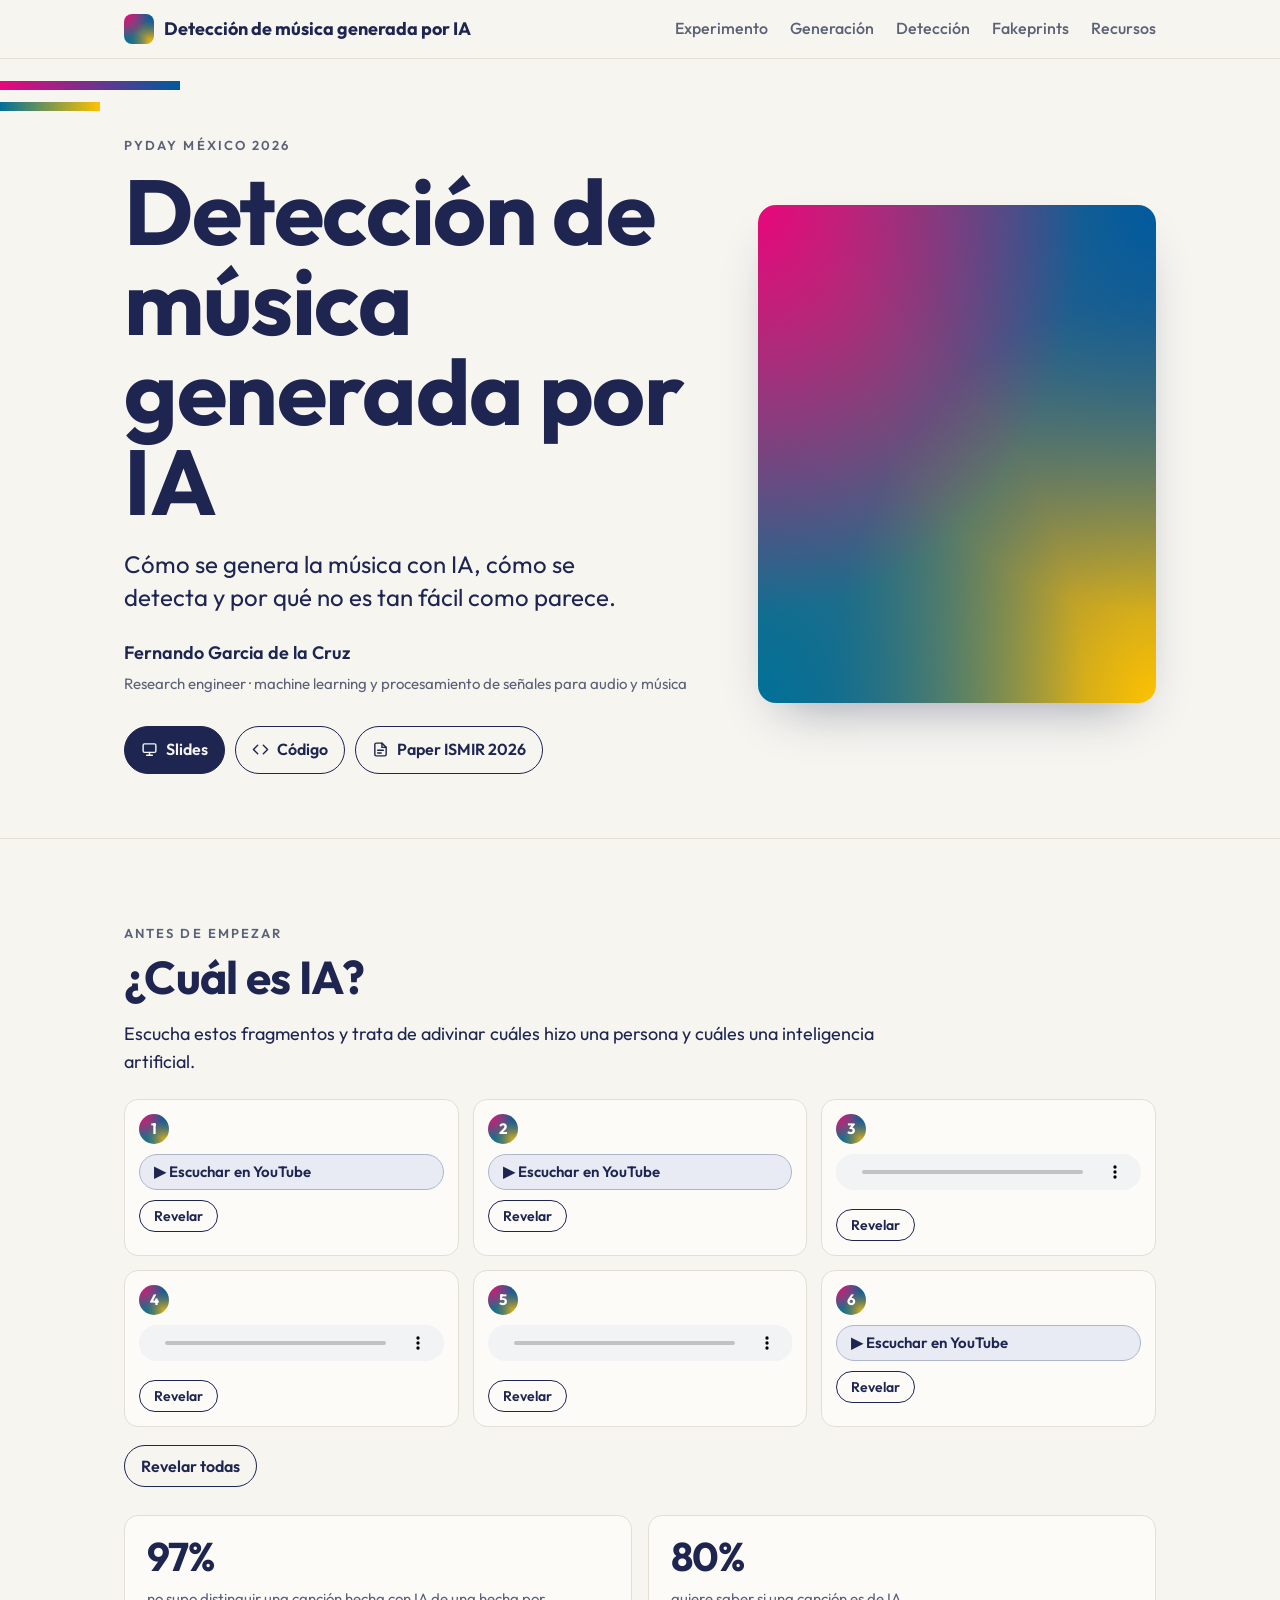
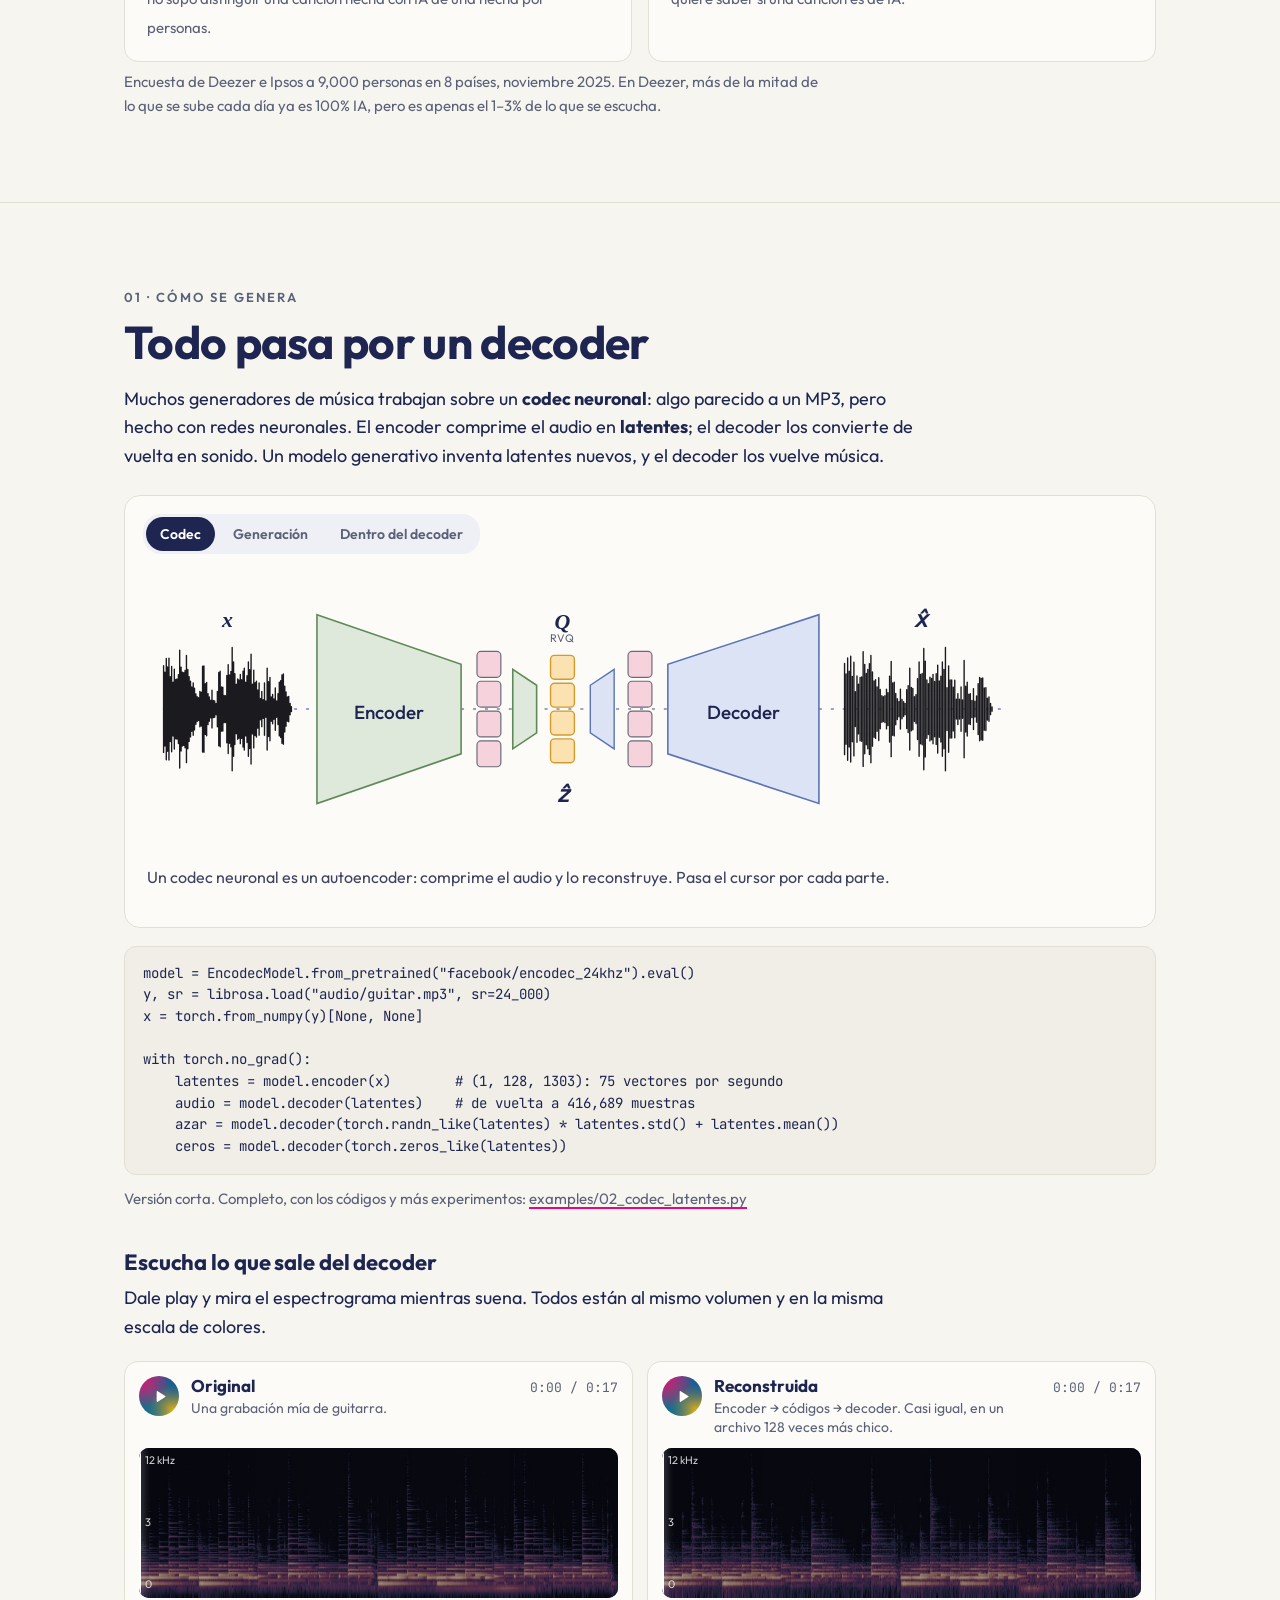
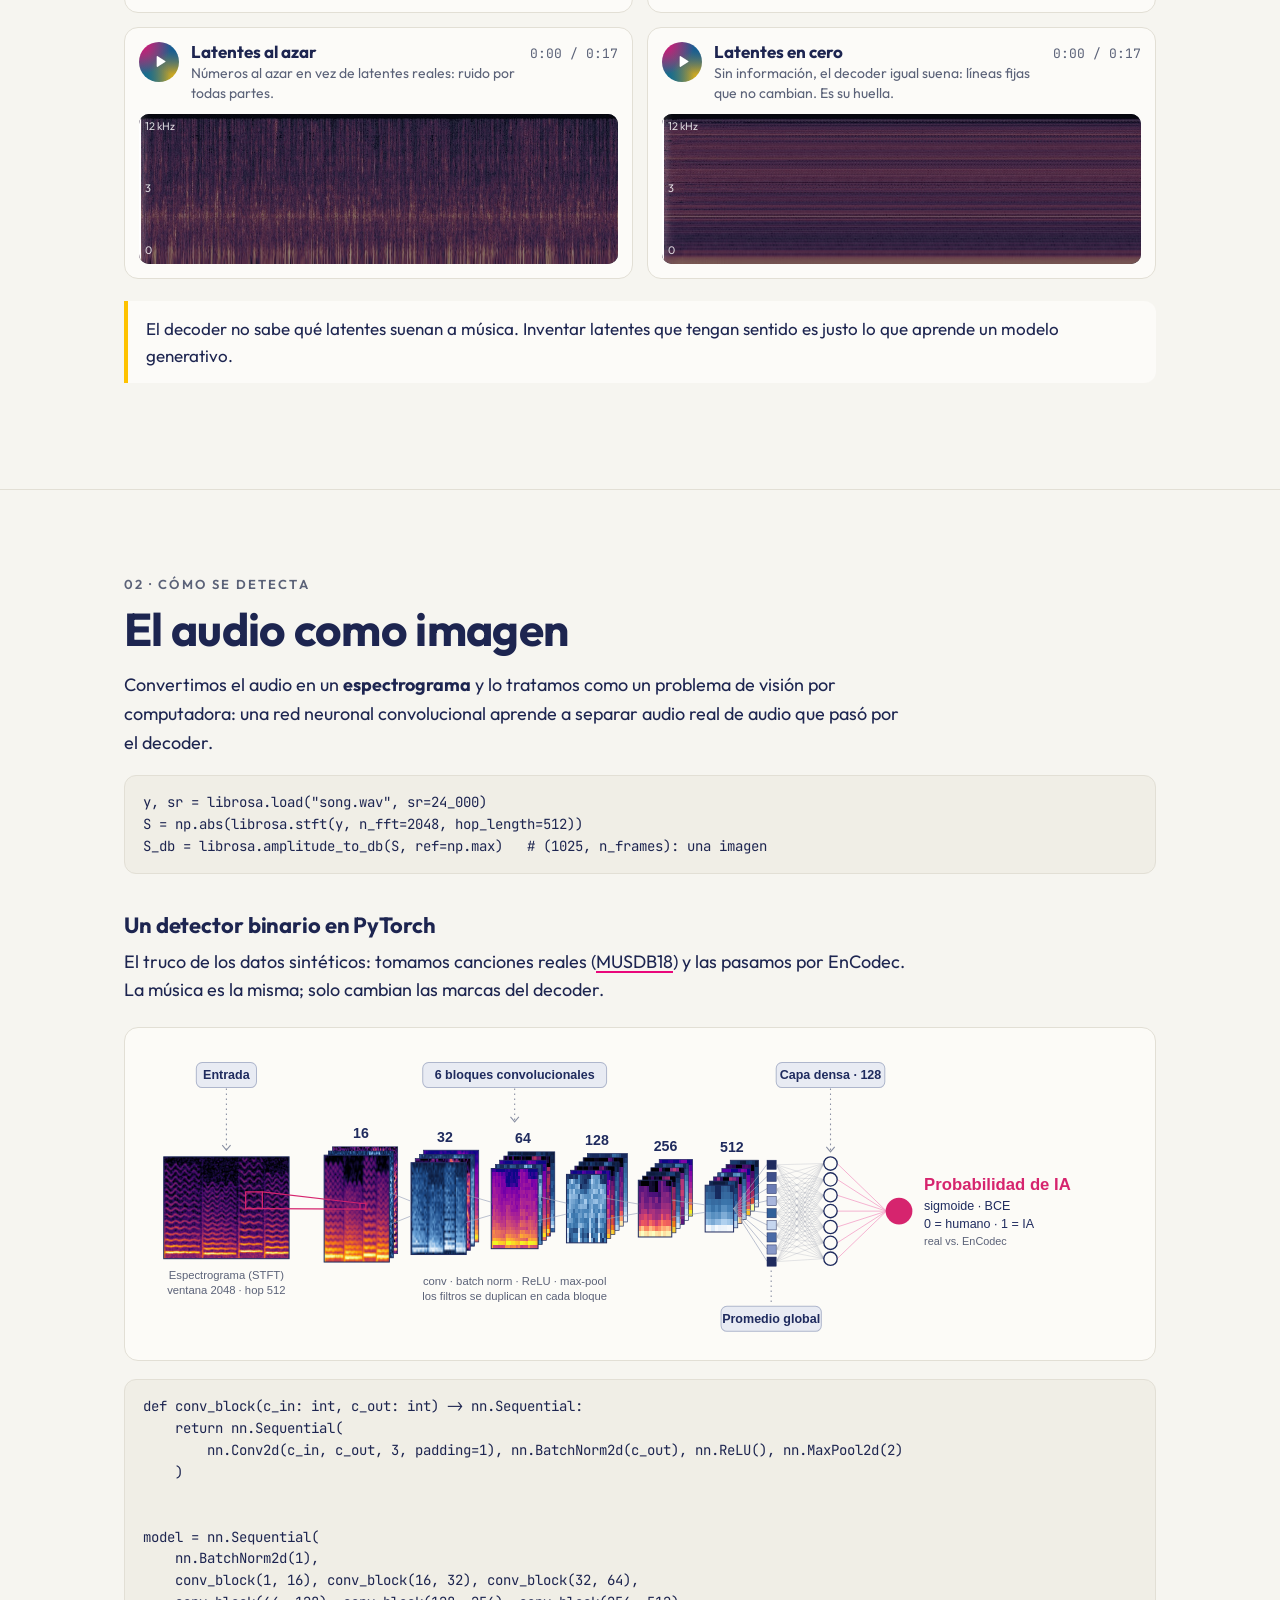
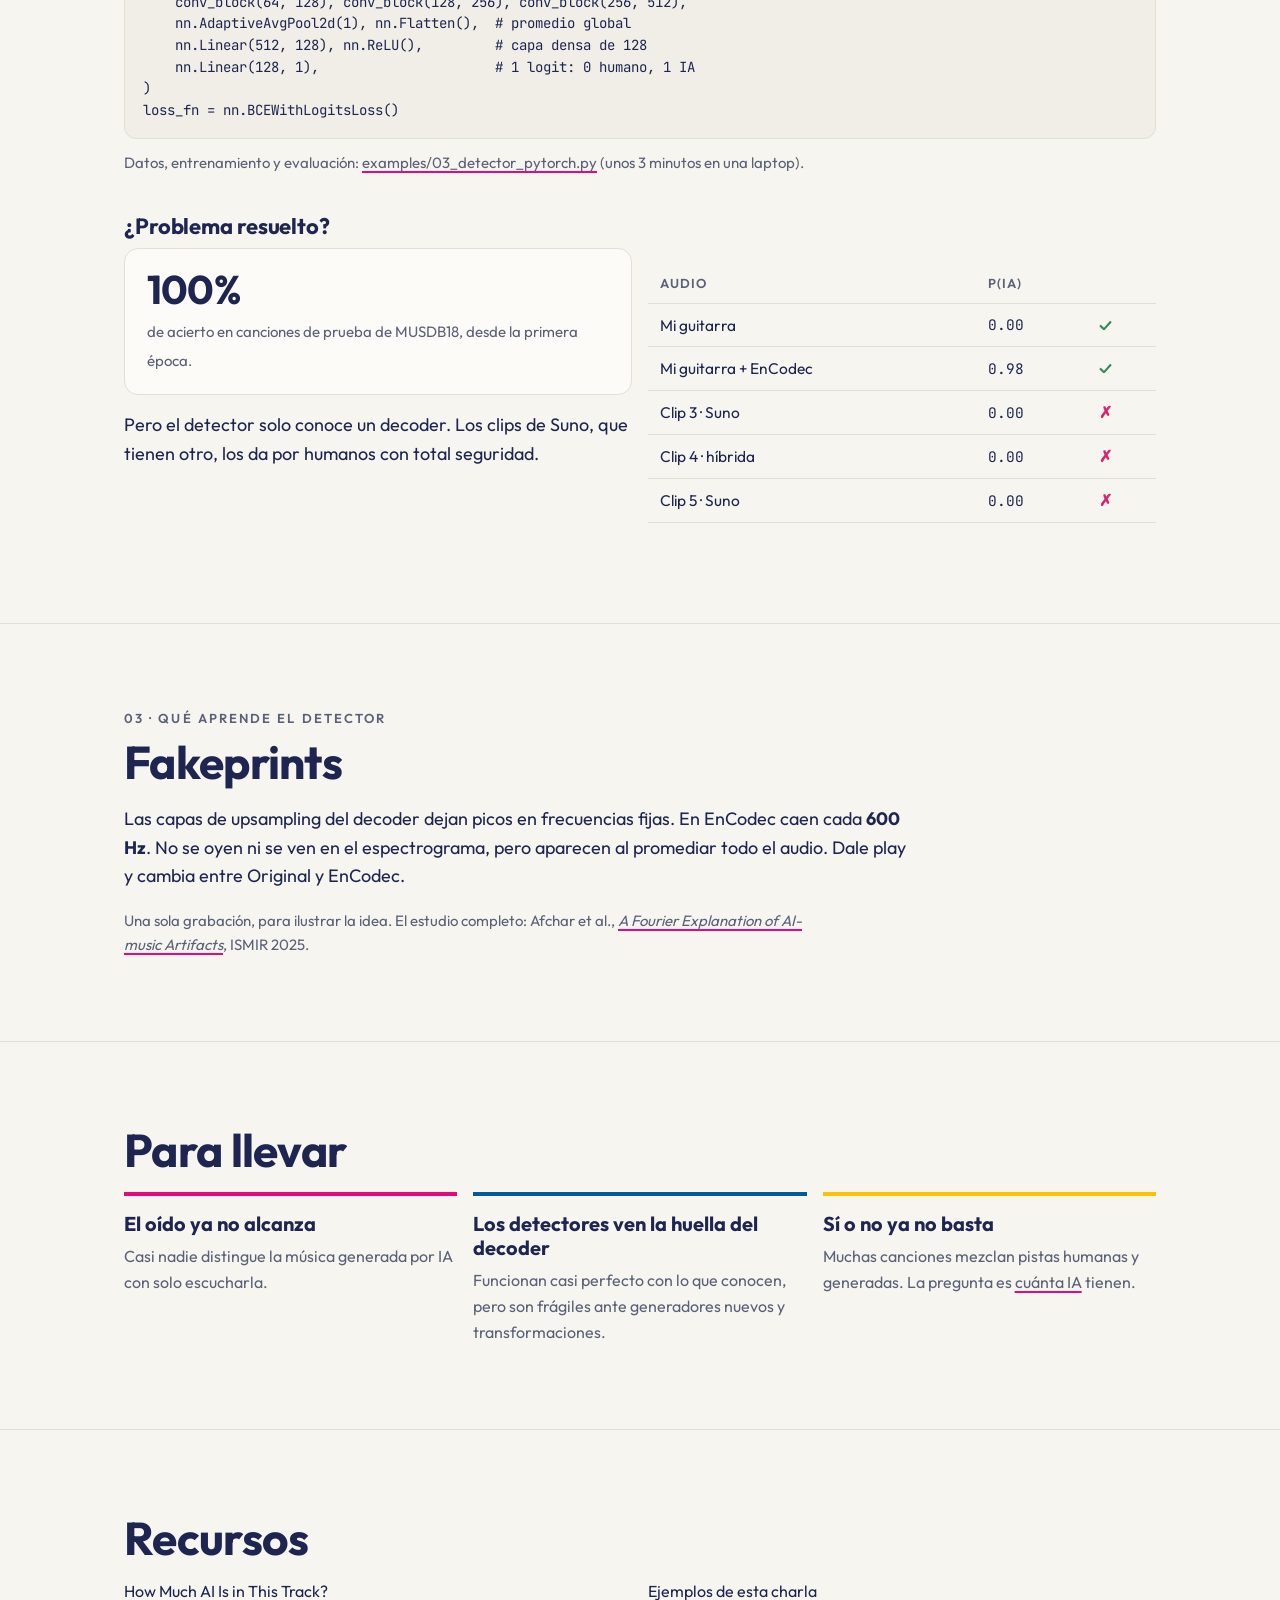
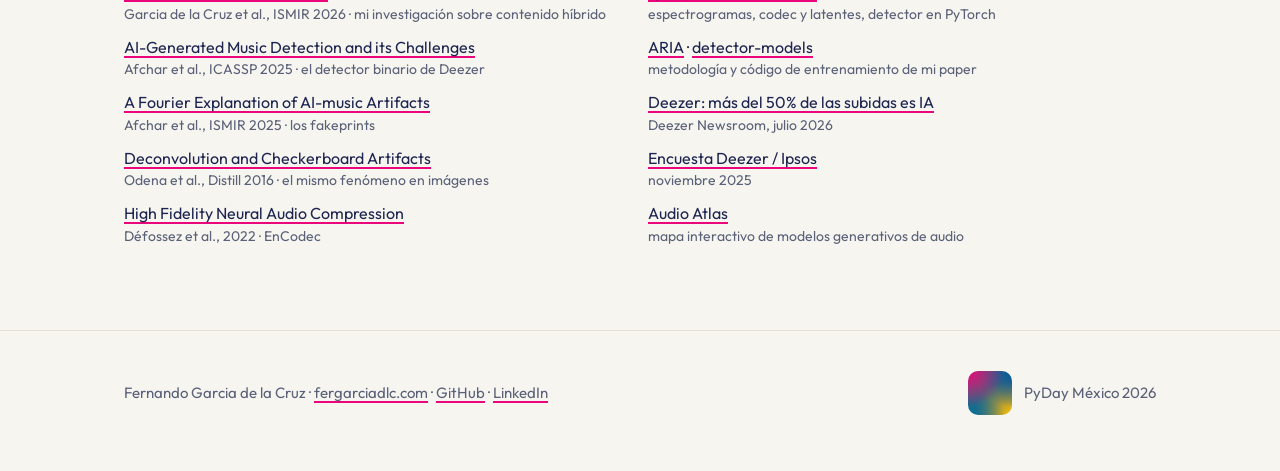
==== commit a012a74d: "v2: interactive codec diagram, spectrogram players, syntax highlighting - Title: "Detección de músic" ====
--- a/web/index.html
+++ b/web/index.html
@@ -3,7 +3,7 @@
 <head>
 <meta charset="utf-8">
 <meta name="viewport" content="width=device-width, initial-scale=1">
-<title>Detección de IA en música · PyDay México 2026</title>
+<title>Detección de música generada por IA · PyDay México 2026</title>
 <meta name="description" content="Cómo se genera la música con IA, cómo se detecta y por qué no es tan fácil como parece. Charla de Fernando Garcia de la Cruz en PyDay México 2026.">
 <meta name="author" content="Fernando Garcia de la Cruz">
 <link rel="icon" href="assets/brand/pyday-snake.png">
@@ -16,7 +16,7 @@
 
 <nav class="top" aria-label="Secciones">
   <div class="wrap">
-    <a class="brand" href="#"><span><img src="assets/brand/pyday-snake.png" alt=""></span>Detección de IA en música</a>
+    <a class="brand" href="#"><span><img src="assets/brand/pyday-snake.png" alt=""></span>Detección de música generada por IA</a>
     <a class="link" href="#experimento">Experimento</a>
     <a class="link" href="#genera">Generación</a>
     <a class="link" href="#detecta">Detección</a>
@@ -30,7 +30,7 @@
   <div class="wrap hero-grid">
     <div>
       <p class="kicker">PyDay México 2026</p>
-      <h1>Detección de IA en música</h1>
+      <h1>Detección de música generada por IA</h1>
       <p class="subtitle">Cómo se genera la música con IA, cómo se detecta y por qué no es tan fácil como parece.</p>
       <p class="author">Fernando Garcia de la Cruz</p>
       <p class="affil">Research engineer · machine learning y procesamiento de señales para audio y música</p>
@@ -110,30 +110,22 @@
     <div class="prose">
       <p>Muchos generadores de música trabajan sobre un <b>codec neuronal</b>: algo parecido a un MP3, pero hecho con redes neuronales. El encoder comprime el audio en <b>latentes</b>; el decoder los convierte de vuelta en sonido. Un modelo generativo inventa latentes nuevos, y el decoder los vuelve música.</p>
     </div>
-    <div class="flow" aria-label="Diagrama del codec">
-      <span class="flow-label">Codec (autoencoder)</span>
-      <span>Audio</span><i>→</i><span>Encoder</span><i>→</i><span>Latentes</span><i>→</i><span class="hl">Decoder</span><i>→</i><span>Audio</span>
-      <span class="flow-label">Generación</span>
-      <span>Modelo generativo</span><i>→</i><span>Latentes nuevos</span><i>→</i><span class="hl">Decoder</span><i>→</i><span>Audio nuevo</span>
-    </div>
-
-<pre><code>model = EncodecModel.from_pretrained("facebook/encodec_24khz").eval()
+    <div class="diagram" id="codec-diagram" data-media="static/media.json"></div>
+
+<pre><code class="language-python">model = EncodecModel.from_pretrained("facebook/encodec_24khz").eval()
 y, sr = librosa.load("audio/guitar.mp3", sr=24_000)
 x = torch.from_numpy(y)[None, None]
 
 with torch.no_grad():
-    latentes = model.encoder(x)        <span class="c"># (1, 128, 1303): 75 vectores por segundo</span>
-    audio = model.decoder(latentes)    <span class="c"># de vuelta a 416,689 muestras</span>
+    latentes = model.encoder(x)        # (1, 128, 1303): 75 vectores por segundo
+    audio = model.decoder(latentes)    # de vuelta a 416,689 muestras
     azar = model.decoder(torch.randn_like(latentes) * latentes.std() + latentes.mean())
     ceros = model.decoder(torch.zeros_like(latentes))</code></pre>
     <p class="code-link small muted">Versión corta. Completo, con los códigos y más experimentos: <a href="https://github.com/fergarciadlc/pyday26-ai-music-detection/blob/main/examples/02_codec_latentes.py">examples/02_codec_latentes.py</a></p>
 
-    <div class="players">
-      <div class="player"><b>Original</b><p>Una grabación mía de guitarra.</p><audio controls preload="none" src="assets/examples/02/original.mp3"></audio></div>
-      <div class="player"><b>Reconstruida</b><p>Encoder → decoder. Casi igual.</p><audio controls preload="none" src="assets/examples/02/reconstruccion.mp3"></audio></div>
-      <div class="player"><b>Latentes al azar</b><p>Suena a ruido.</p><audio controls preload="none" src="assets/examples/02/aleatorios.mp3"></audio></div>
-      <div class="player"><b>Latentes en cero</b><p>Un zumbido constante: la huella del decoder, sola.</p><audio controls preload="none" src="assets/examples/02/ceros.mp3"></audio></div>
-    </div>
+    <h3>Escucha lo que sale del decoder</h3>
+    <div class="prose"><p>Dale play y mira el espectrograma mientras suena. Todos están al mismo volumen y en la misma escala de colores.</p></div>
+    <div class="sp-grid" id="spec-players" data-spec="static/spec/" data-audio="assets/examples/02/" data-media="static/media.json"></div>
     <div class="callout">El decoder no sabe qué latentes suenan a música. Inventar latentes que tengan sentido es justo lo que aprende un modelo generativo.</div>
   </div>
 </section>
@@ -147,16 +139,16 @@
       <p>Convertimos el audio en un <b>espectrograma</b> y lo tratamos como un problema de visión por computadora: una red neuronal convolucional aprende a separar audio real de audio que pasó por el decoder.</p>
     </div>
 
-<pre><code>y, sr = librosa.load("song.wav", sr=24_000)
+<pre><code class="language-python">y, sr = librosa.load("song.wav", sr=24_000)
 S = np.abs(librosa.stft(y, n_fft=2048, hop_length=512))
-S_db = librosa.amplitude_to_db(S, ref=np.max)   <span class="c"># (1025, n_frames): una imagen</span></code></pre>
+S_db = librosa.amplitude_to_db(S, ref=np.max)   # (1025, n_frames): una imagen</code></pre>
 
     <h3>Un detector binario en PyTorch</h3>
     <div class="prose"><p>El truco de los datos sintéticos: tomamos canciones reales (<a href="https://sigsep.github.io/datasets/musdb.html">MUSDB18</a>) y las pasamos por EnCodec. La música es la misma; solo cambian las marcas del decoder.</p></div>
 
     <div class="figure"><img src="static/cnn.svg" alt="Arquitectura del detector: espectrograma, seis bloques convolucionales de 16 a 512 filtros, promedio global, capa densa de 128 y una sigmoide que da la probabilidad de IA."></div>
 
-<pre><code>def conv_block(c_in: int, c_out: int) -&gt; nn.Sequential:
+<pre><code class="language-python">def conv_block(c_in: int, c_out: int) -&gt; nn.Sequential:
     return nn.Sequential(
         nn.Conv2d(c_in, c_out, 3, padding=1), nn.BatchNorm2d(c_out), nn.ReLU(), nn.MaxPool2d(2)
     )
@@ -166,9 +158,9 @@
     nn.BatchNorm2d(1),
     conv_block(1, 16), conv_block(16, 32), conv_block(32, 64),
     conv_block(64, 128), conv_block(128, 256), conv_block(256, 512),
-    nn.AdaptiveAvgPool2d(1), nn.Flatten(),  <span class="c"># promedio global</span>
-    nn.Linear(512, 128), nn.ReLU(),         <span class="c"># capa densa de 128</span>
-    nn.Linear(128, 1),                      <span class="c"># 1 logit: 0 humano, 1 IA</span>
+    nn.AdaptiveAvgPool2d(1), nn.Flatten(),  # promedio global
+    nn.Linear(512, 128), nn.ReLU(),         # capa densa de 128
+    nn.Linear(128, 1),                      # 1 logit: 0 humano, 1 IA
 )
 loss_fn = nn.BCEWithLogitsLoss()</code></pre>
     <p class="code-link small muted">Datos, entrenamiento y evaluación: <a href="https://github.com/fergarciadlc/pyday26-ai-music-detection/blob/main/examples/03_detector_pytorch.py">examples/03_detector_pytorch.py</a> (unos 3 minutos en una laptop).</p>
@@ -249,6 +241,10 @@
 </footer>
 
 <script src="assets/js/quiz.js"></script>
+<script src="static/codec.js"></script>
+<script src="static/players.js"></script>
 <script src="assets/js/fakeprints.js"></script>
+<script src="https://cdnjs.cloudflare.com/ajax/libs/prism/1.29.0/prism.min.js"></script>
+<script src="https://cdnjs.cloudflare.com/ajax/libs/prism/1.29.0/components/prism-python.min.js"></script>
 </body>
 </html>
--- a/web/static/site.css
+++ b/web/static/site.css
@@ -196,13 +196,6 @@
 .figure img { min-width: 760px; width: 100%; }
 .caption { font-size: 15px; color: var(--muted); margin: 8px 0 0; max-width: 70ch; }
 
-/* Flow pills (codec diagram in HTML) */
-.flow { display: flex; flex-wrap: wrap; align-items: center; gap: 8px; margin: 18px 0 6px; font-size: 15px; font-weight: 600; }
-.flow span { padding: 6px 12px; border-radius: 8px; background: var(--pill); border: 1px solid var(--pill-line); }
-.flow span.hl { background: var(--ink); border-color: var(--ink); color: var(--bg); }
-.flow i { font-style: normal; color: var(--muted); }
-.flow .flow-label { font-size: 13px; font-weight: 500; color: var(--muted); width: 100%; margin: 6px 0 -2px; padding: 0; background: none; border: 0; }
-
 /* Code */
 pre {
   font-family: var(--mono);
@@ -215,16 +208,9 @@
   overflow-x: auto;
   margin: 18px 0;
 }
-pre .c { color: var(--muted); }
 code { font-family: var(--mono); font-size: 0.88em; }
+pre code { font-size: inherit; }
 .code-link { font-size: 15px; margin: -6px 0 0; }
-
-/* Audio players */
-.players { display: grid; grid-template-columns: repeat(auto-fill, minmax(230px, 1fr)); gap: 12px; margin: 18px 0; }
-.player { background: var(--surface); border: 1px solid var(--line); border-radius: 12px; padding: 14px 16px; }
-.player b { display: block; font-size: 16px; }
-.player p { margin: 2px 0 10px; font-size: 14px; color: var(--muted); line-height: 1.4; }
-.player audio { width: 100%; height: 36px; }
 
 /* Callout */
 .callout { border-left: 4px solid var(--yellow); background: var(--surface); border-radius: 0 12px 12px 0; padding: 14px 18px; margin: 22px 0; font-size: 17px; }
@@ -333,3 +319,84 @@
 .fp-loading { color: var(--pd-muted); font-size: 0.8rem; }
 .fp-table summary { cursor: pointer; font-size: 0.75rem; font-weight: 600; }
 .fp-table table { font-size: 0.7rem; }
+
+/* ---------- Codec diagram (slides 13–15 style) ---------- */
+.diagram { background: #fcfbf7; border: 1px solid var(--line); border-radius: 16px; padding: 18px 18px 14px; margin: 24px 0 8px; }
+.dg-tabs { display: inline-flex; flex-wrap: wrap; gap: 4px; padding: 3px; border-radius: 18px; background: #eef0f5; margin-bottom: 6px; }
+.dg-tabs button { border: 0; background: none; font: inherit; font-size: 14px; font-weight: 600; color: #5b6278; padding: 6px 14px; border-radius: 999px; cursor: pointer; }
+.dg-tabs button[aria-selected="true"] { background: #1d2550; color: #fff; }
+.dg { display: block; width: 100%; height: auto; overflow: visible; }
+.dg text { font-family: var(--sans); fill: #1d2550; text-anchor: middle; dominant-baseline: middle; }
+.dg .lbl { font-size: 19px; font-weight: 500; }
+.dg .lbl-left { text-anchor: start; font-weight: 700; font-size: 16px; }
+.dg .sym { font-family: Georgia, "Times New Roman", serif; font-style: italic; font-weight: 700; font-size: 22px; }
+.dg .tiny { font-size: 11px; fill: #5b6278; }
+.dg .gtitle { font-size: 24px; font-weight: 700; }
+.dg .gsub { font-size: 14px; fill: #4a4f6a; font-family: var(--mono); }
+.dg .wv { stroke: #1b1b1f; stroke-width: 1.4; stroke-linecap: round; }
+.dg .enc { fill: #dfe9db; stroke: #5e8a57; stroke-width: 1.6; }
+.dg .dec { fill: #dce3f4; stroke: #5a74b5; stroke-width: 1.6; }
+.dg .dec-big { fill: #eef2fb; }
+.dg .decp { fill: #dce3f4; stroke: #5a74b5; stroke-width: 1.4; }
+.dg .lat rect { fill: #f6d3dc; stroke: #6b6b78; stroke-width: 1.2; }
+.dg .codes rect { fill: #fbe2b0; stroke: #d39b2c; stroke-width: 1.4; }
+.dg .box-sm rect { fill: #fff; stroke: #6b7090; stroke-width: 1; }
+.dg .genbox { fill: #e7e0f4; stroke: #2b2b3a; stroke-width: 1.6; }
+.dg .arrow { stroke: #1d2550; stroke-width: 1.6; fill: none; }
+.dg .artifacts line { stroke: #ef9a6a; stroke-width: 2.4; opacity: 0.75; }
+.dg .art-lbl { fill: #d2672c; font-weight: 600; }
+.dg .flow { stroke: #9aa3bb; stroke-width: 2; stroke-dasharray: 3 9; fill: none; animation: dg-flow 1.1s linear infinite; }
+@keyframes dg-flow { to { stroke-dashoffset: -24; } }
+.dg .only-codec, .dg .only-gen, .dg .only-decoder, .dg .shared, .dg .flow { transition: opacity 0.45s ease, transform 0.45s ease; }
+.dg[data-mode="codec"] .only-gen,
+.dg[data-mode="codec"] .only-decoder,
+.dg[data-mode="gen"] .only-codec,
+.dg[data-mode="gen"] .only-decoder,
+.dg[data-mode="decoder"] .only-codec,
+.dg[data-mode="decoder"] .only-gen,
+.dg[data-mode="decoder"] .shared,
+.dg[data-mode="decoder"] .flow { opacity: 0; pointer-events: none; }
+.dg[data-mode="gen"] .only-codec { transform: translateX(-24px); }
+.dg[data-mode="codec"] .only-gen { transform: translateX(-24px); }
+.dg .only-decoder { transform-origin: 500px 150px; }
+.dg[data-mode="codec"] .only-decoder, .dg[data-mode="gen"] .only-decoder { transform: scale(0.96); }
+.dg .part { cursor: help; transition: filter 0.2s, opacity 0.3s; }
+.dg .part.hover { filter: drop-shadow(0 0 6px rgba(233, 7, 123, 0.45)); }
+.dg.focus-in .shared, .dg.focus-in .only-codec > .part:not([data-part="in"]) { opacity: 0.35; }
+.dg.is-playing .decg polygon { animation: dg-pulse 1.1s ease-in-out infinite; }
+@keyframes dg-pulse { 50% { fill: #b9c9f0; stroke: #e9077b; } }
+.dg-caption { margin: 6px 4px 0; min-height: 3em; font-size: 16px; color: #3c4260; }
+@media (prefers-reduced-motion: reduce) { .dg .flow, .dg.is-playing .decg polygon { animation: none; } }
+
+/* ---------- Spectrogram players ---------- */
+.sp-grid { display: grid; grid-template-columns: repeat(2, minmax(0, 1fr)); gap: 14px; margin: 20px 0; }
+.sp { display: flex; flex-direction: column; background: var(--surface); border: 1.5px solid var(--line); border-radius: 14px; padding: 14px; transition: border-color 0.25s, box-shadow 0.25s; }
+.sp .sp-spec { margin-top: auto; }
+.sp.is-current { border-color: var(--magenta); }
+.sp.is-playing { box-shadow: 0 10px 30px -18px rgba(233, 7, 123, 0.7); }
+.sp-head { display: grid; grid-template-columns: auto minmax(0, 1fr) auto; gap: 12px; align-items: start; margin-bottom: 10px; }
+.sp-head b { display: block; font-size: 17px; line-height: 1.2; }
+.sp-head p { margin: 2px 0 0; font-size: 14px; line-height: 1.4; color: var(--muted); }
+.sp-time { font-family: var(--mono); font-size: 13px; color: var(--muted); white-space: nowrap; padding-top: 2px; }
+.sp-play { width: 40px; height: 40px; border-radius: 50%; border: 0; background: var(--gradient); color: #fff; display: grid; place-items: center; cursor: pointer; }
+.sp-play svg { width: 17px; height: 17px; fill: currentColor; }
+.sp-spec { position: relative; height: 150px; border-radius: 10px; overflow: hidden; cursor: pointer; background: #070a1f; }
+.sp-spec img { position: absolute; top: 0; left: 0; height: 100%; max-width: none; object-fit: fill; }
+.sp-spec > img { width: 100%; }
+.sp-dim { filter: saturate(0.35) brightness(0.8); opacity: 0.85; }
+.sp-lit { position: absolute; inset: 0 auto 0 0; width: 0; overflow: hidden; }
+.sp-head-line { position: absolute; top: 0; bottom: 0; left: 0; width: 2px; background: #fff; box-shadow: 0 0 8px rgba(255, 255, 255, 0.8); pointer-events: none; }
+.sp-axis { position: absolute; inset: 4px auto 4px 6px; display: flex; flex-direction: column; justify-content: space-between; font-size: 11px; color: rgba(255, 255, 255, 0.8); pointer-events: none; }
+@media (max-width: 760px) { .sp-grid { grid-template-columns: minmax(0, 1fr); } }
+
+/* ---------- Syntax highlighting (Prism tokens) ---------- */
+:root { --tk-kw: #a2185c; --tk-fn: #005a9e; --tk-str: #2e7d4f; --tk-num: #b5560a; --tk-com: #7b8199; --tk-op: #4a4f6a; }
+@media (prefers-color-scheme: dark) {
+  :root { --tk-kw: #ff7ab8; --tk-fn: #7fb8ff; --tk-str: #8ad6a3; --tk-num: #ffb86b; --tk-com: #8a91ad; --tk-op: #c3c8de; }
+}
+pre code .token.keyword, pre code .token.boolean, pre code .token.builtin { color: var(--tk-kw); }
+pre code .token.function, pre code .token.class-name { color: var(--tk-fn); }
+pre code .token.string { color: var(--tk-str); }
+pre code .token.number { color: var(--tk-num); }
+pre code .token.comment { color: var(--tk-com); font-style: italic; }
+pre code .token.operator, pre code .token.punctuation { color: var(--tk-op); }
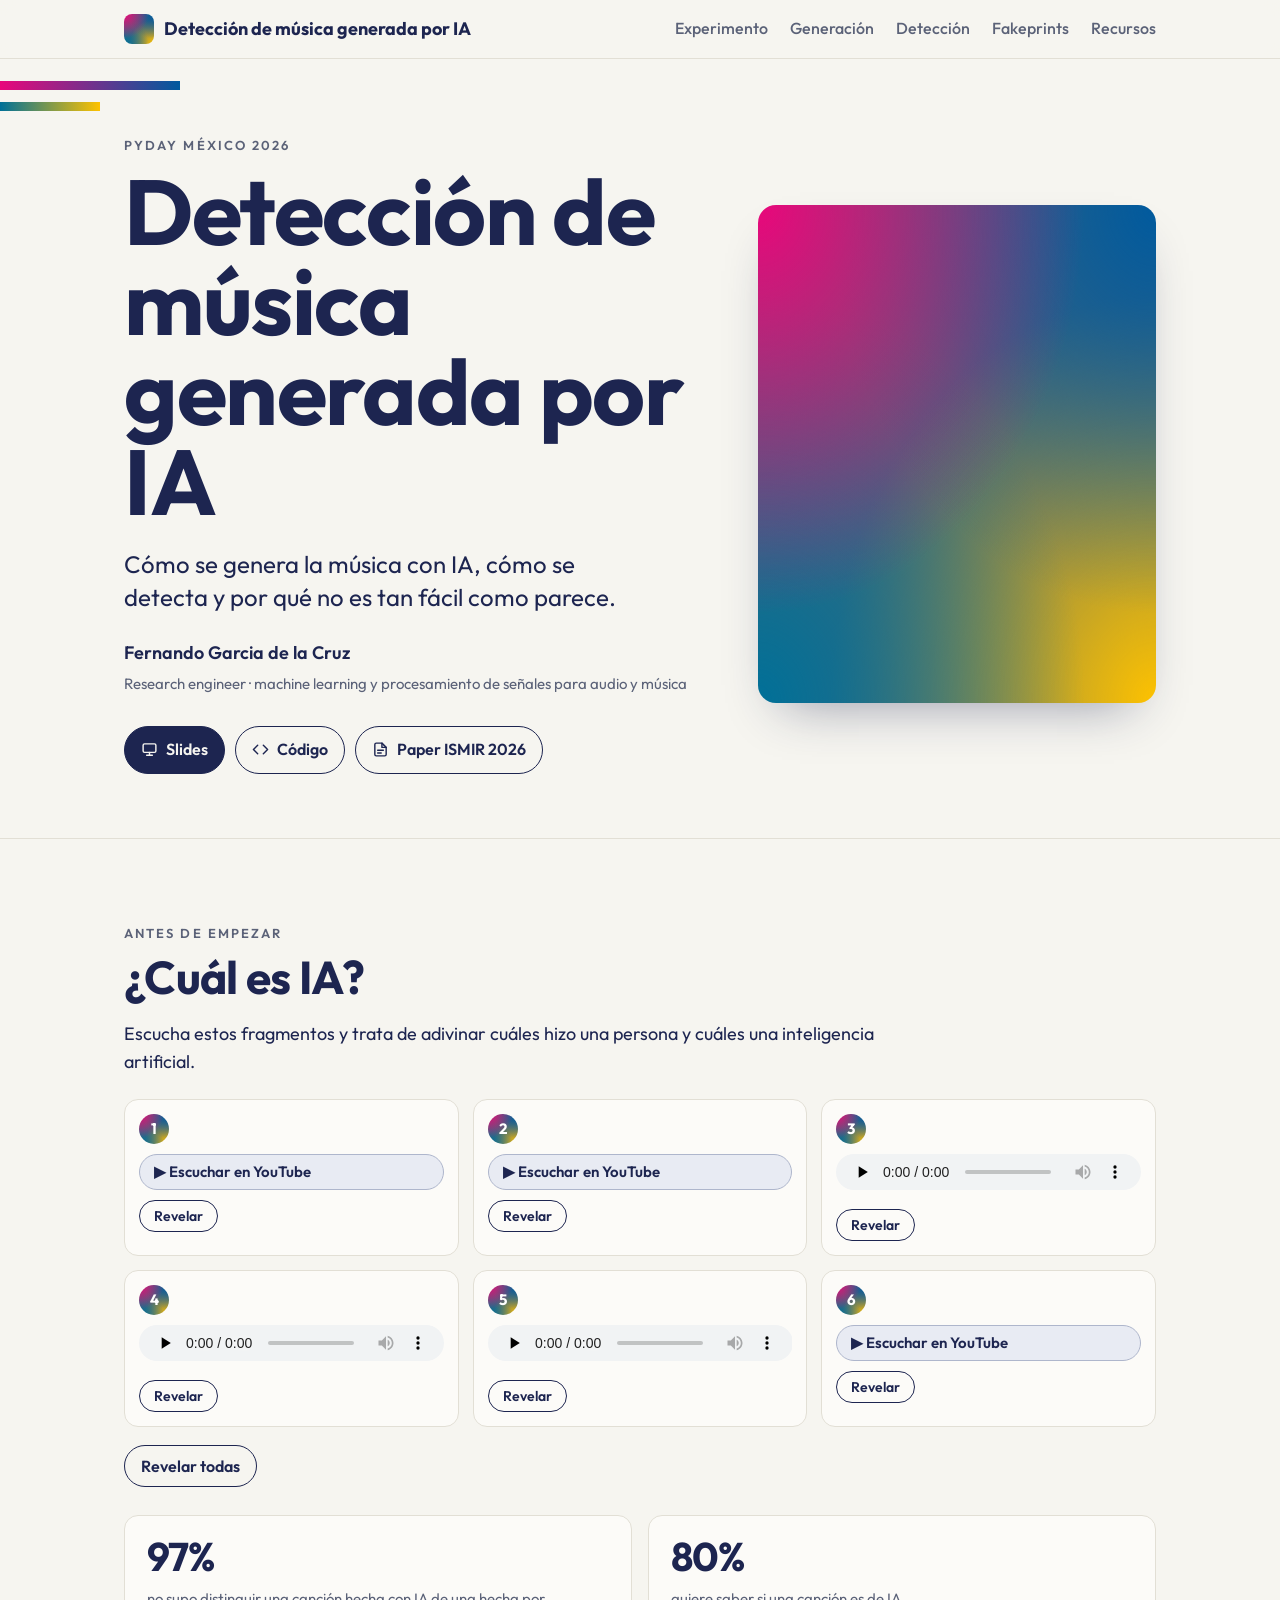
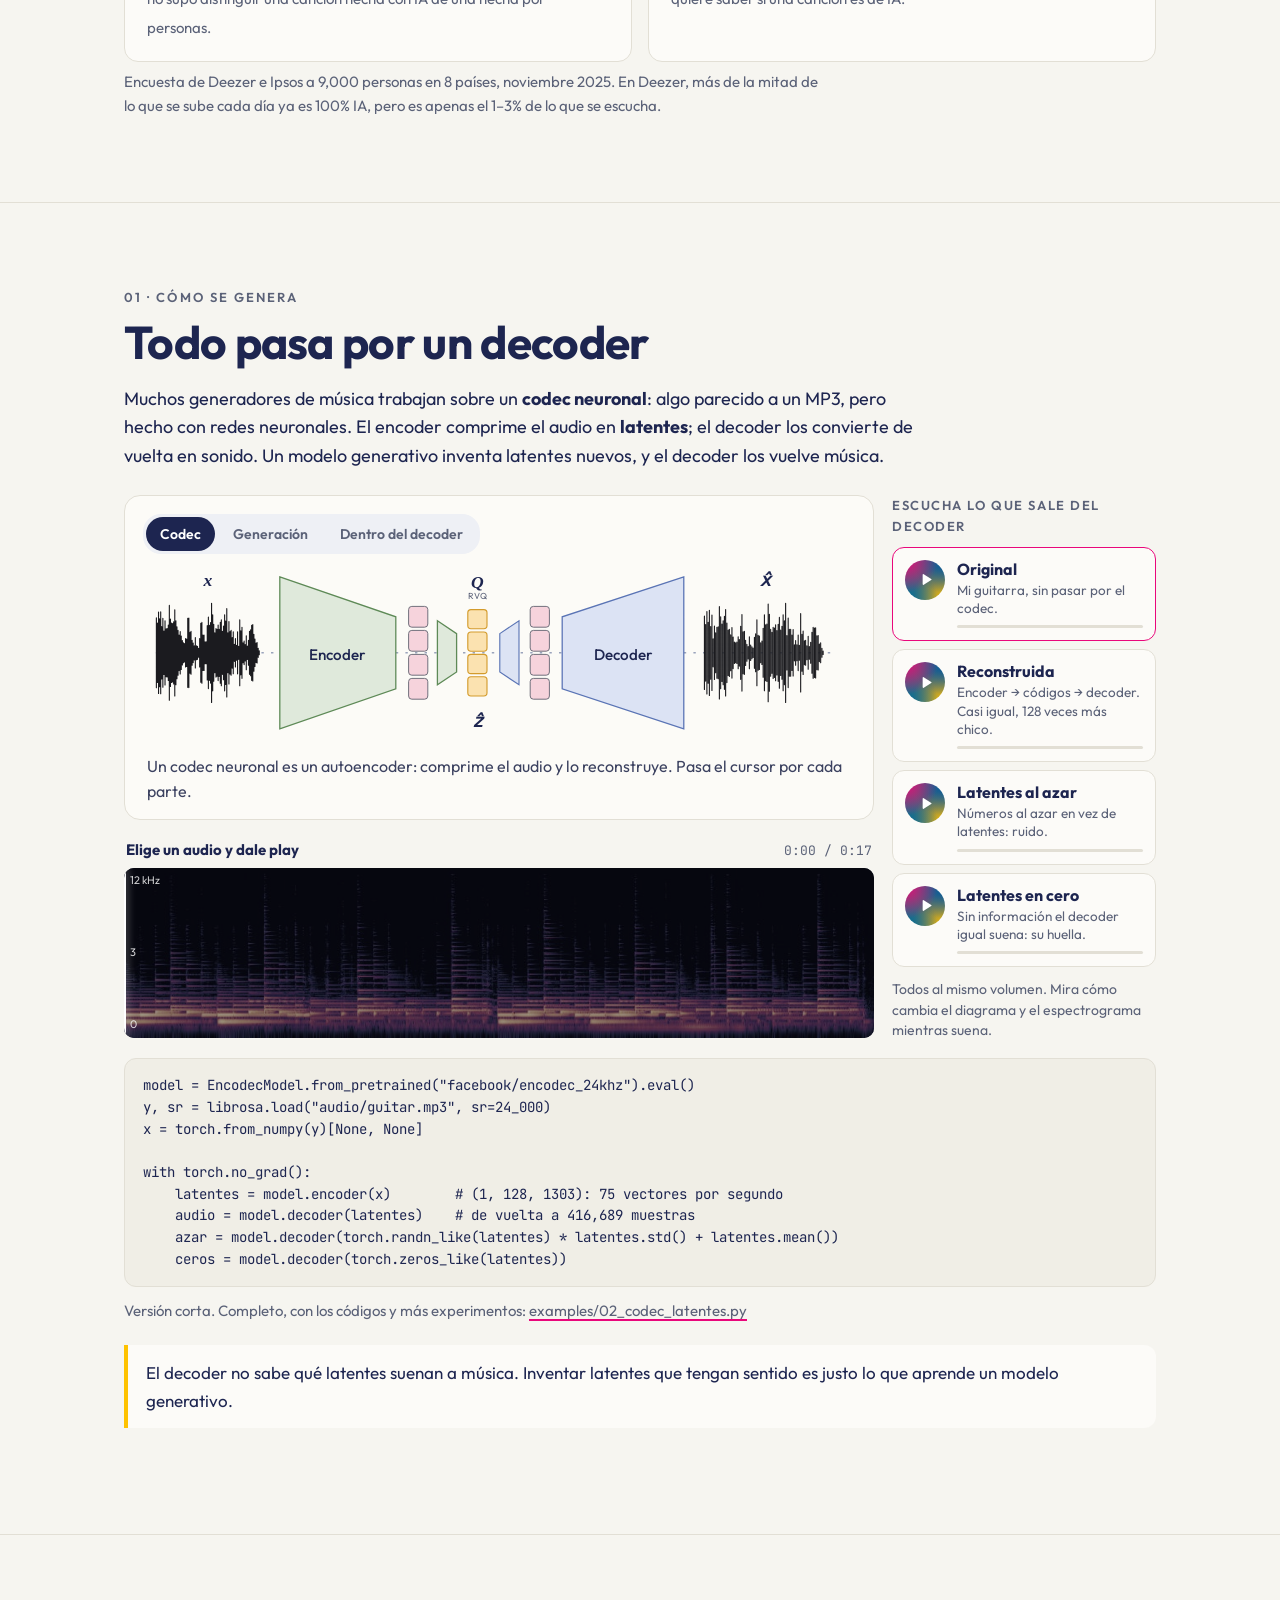
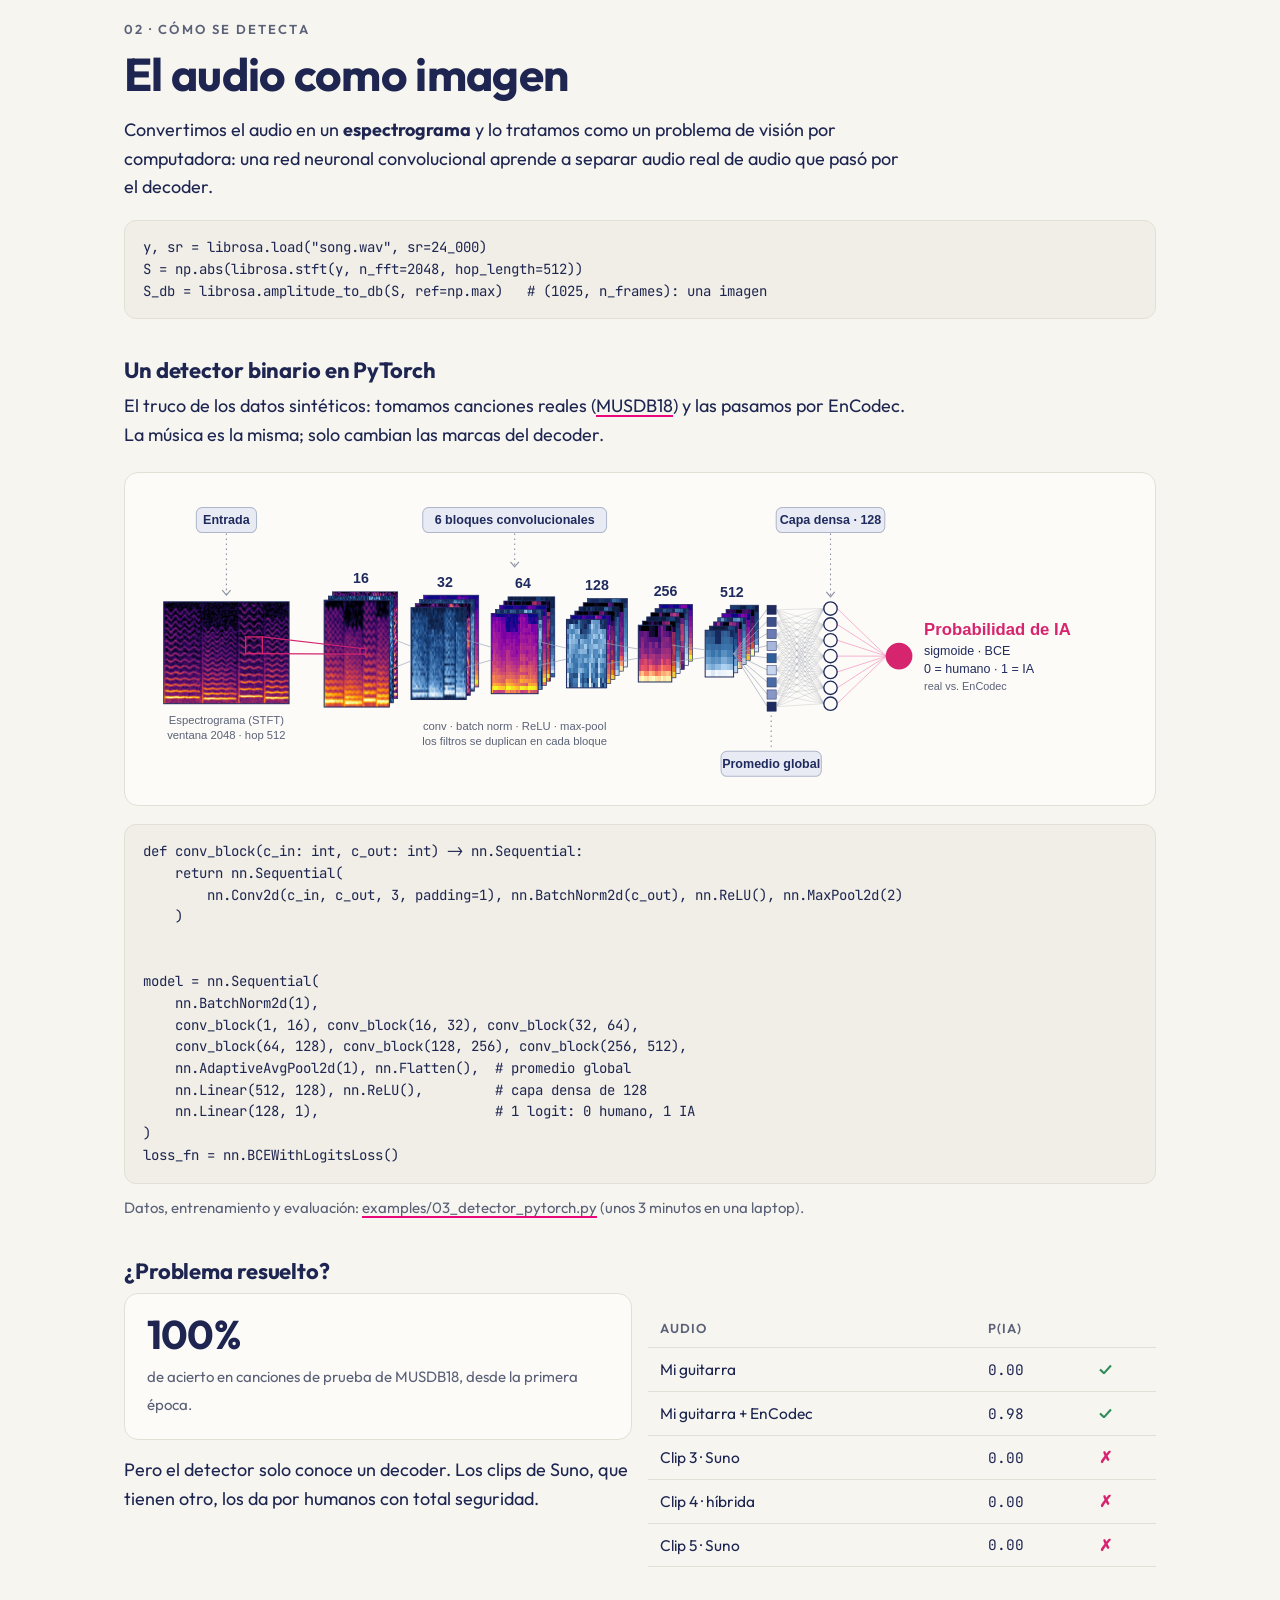
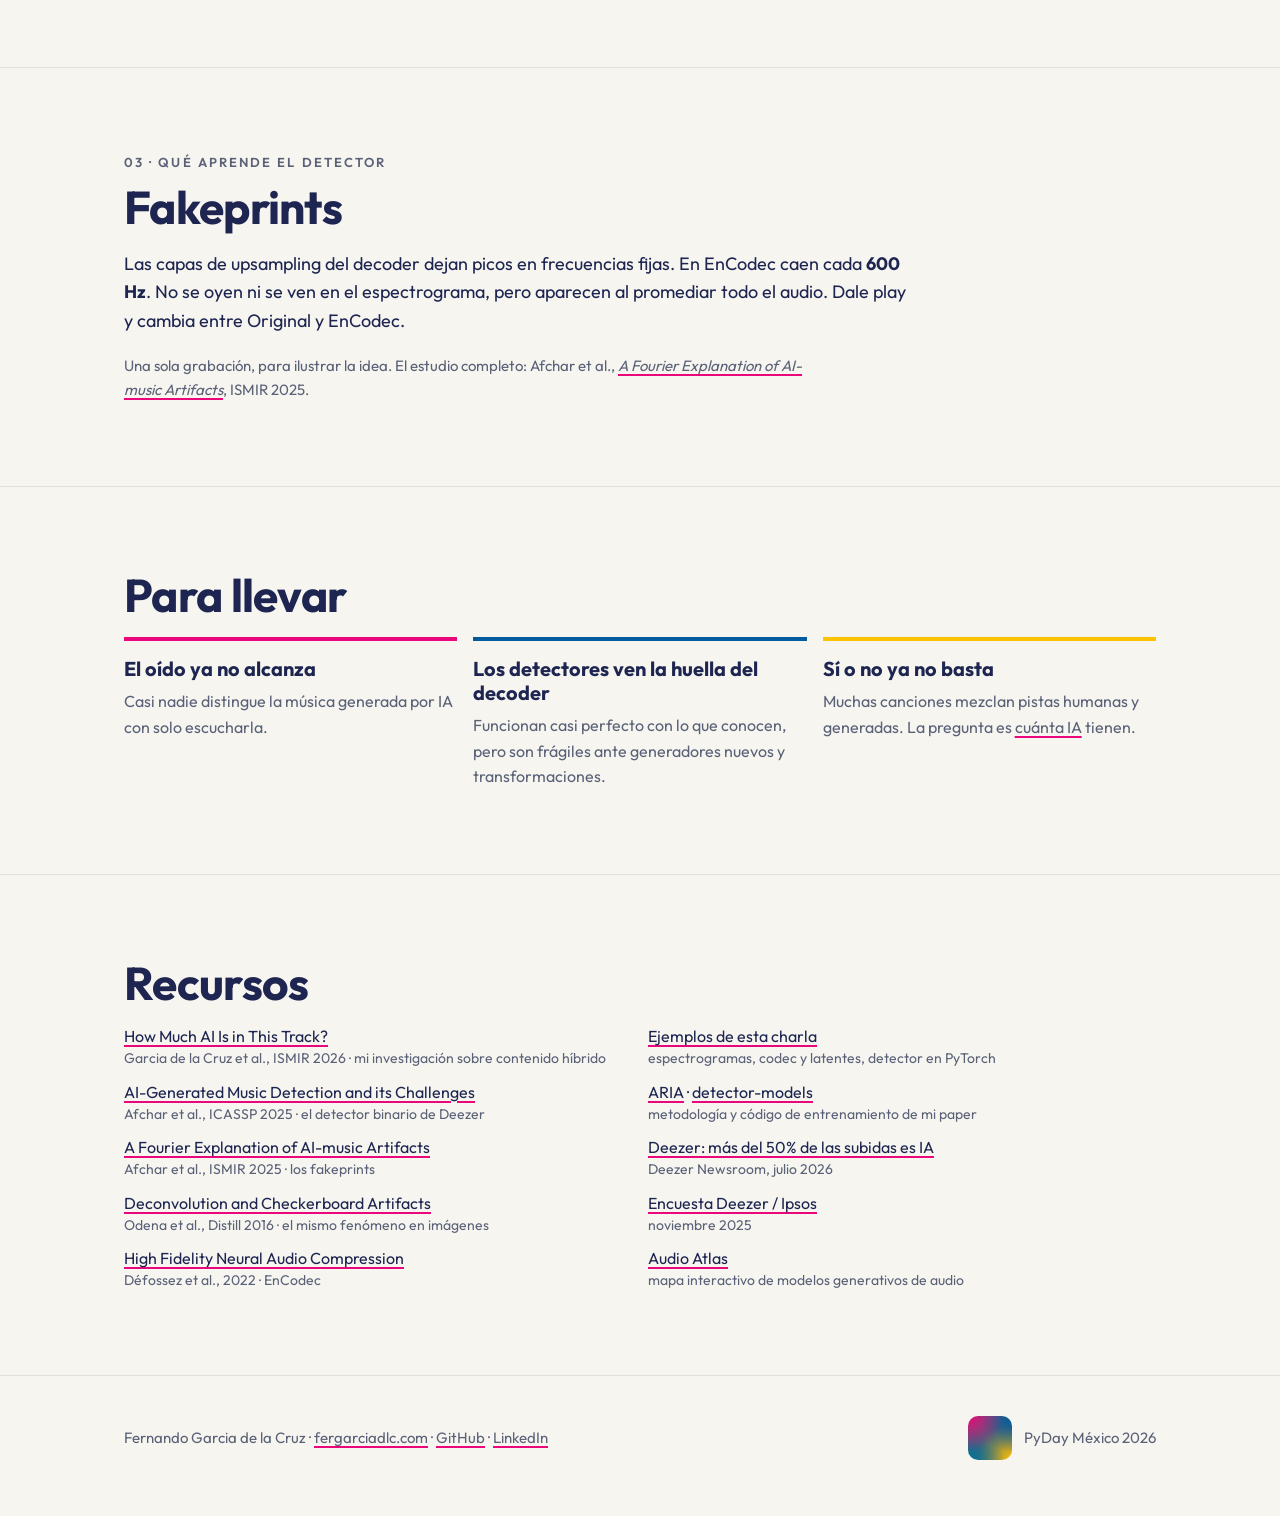
==== commit 32ac15f9: "v2: decoder lab — clip list beside the diagram, audio drawn inside it - The four decoder clips sit i" ====
--- a/web/index.html
+++ b/web/index.html
@@ -110,7 +110,15 @@
     <div class="prose">
       <p>Muchos generadores de música trabajan sobre un <b>codec neuronal</b>: algo parecido a un MP3, pero hecho con redes neuronales. El encoder comprime el audio en <b>latentes</b>; el decoder los convierte de vuelta en sonido. Un modelo generativo inventa latentes nuevos, y el decoder los vuelve música.</p>
     </div>
-    <div class="diagram" id="codec-diagram" data-media="static/media.json"></div>
+    <div class="lab">
+      <div class="diagram" id="codec-diagram" data-media="static/media.json"></div>
+      <aside class="lab-side">
+        <p class="lab-label">Escucha lo que sale del decoder</p>
+        <div class="lab-list" id="spec-players" data-spec="static/spec/" data-audio="assets/examples/02/" data-media="static/media.json"></div>
+        <p class="lab-note">Todos al mismo volumen. Mira cómo cambia el diagrama y el espectrograma mientras suena.</p>
+      </aside>
+      <div class="lab-spec" id="lab-spec"></div>
+    </div>
 
 <pre><code class="language-python">model = EncodecModel.from_pretrained("facebook/encodec_24khz").eval()
 y, sr = librosa.load("audio/guitar.mp3", sr=24_000)
@@ -123,9 +131,6 @@
     ceros = model.decoder(torch.zeros_like(latentes))</code></pre>
     <p class="code-link small muted">Versión corta. Completo, con los códigos y más experimentos: <a href="https://github.com/fergarciadlc/pyday26-ai-music-detection/blob/main/examples/02_codec_latentes.py">examples/02_codec_latentes.py</a></p>
 
-    <h3>Escucha lo que sale del decoder</h3>
-    <div class="prose"><p>Dale play y mira el espectrograma mientras suena. Todos están al mismo volumen y en la misma escala de colores.</p></div>
-    <div class="sp-grid" id="spec-players" data-spec="static/spec/" data-audio="assets/examples/02/" data-media="static/media.json"></div>
     <div class="callout">El decoder no sabe qué latentes suenan a música. Inventar latentes que tengan sentido es justo lo que aprende un modelo generativo.</div>
   </div>
 </section>
--- a/web/static/site.css
+++ b/web/static/site.css
@@ -326,6 +326,10 @@
 .dg-tabs button { border: 0; background: none; font: inherit; font-size: 14px; font-weight: 600; color: #5b6278; padding: 6px 14px; border-radius: 999px; cursor: pointer; }
 .dg-tabs button[aria-selected="true"] { background: #1d2550; color: #fff; }
 .dg { display: block; width: 100%; height: auto; overflow: visible; }
+@media (max-width: 600px) {
+  .diagram { overflow-x: auto; }
+  .dg { min-width: 620px; }
+}
 .dg text { font-family: var(--sans); fill: #1d2550; text-anchor: middle; dominant-baseline: middle; }
 .dg .lbl { font-size: 19px; font-weight: 500; }
 .dg .lbl-left { text-anchor: start; font-weight: 700; font-size: 16px; }
@@ -368,17 +372,39 @@
 .dg-caption { margin: 6px 4px 0; min-height: 3em; font-size: 16px; color: #3c4260; }
 @media (prefers-reduced-motion: reduce) { .dg .flow, .dg.is-playing .decg polygon { animation: none; } }
 
-/* ---------- Spectrogram players ---------- */
-.sp-grid { display: grid; grid-template-columns: repeat(2, minmax(0, 1fr)); gap: 14px; margin: 20px 0; }
-.sp { display: flex; flex-direction: column; background: var(--surface); border: 1.5px solid var(--line); border-radius: 14px; padding: 14px; transition: border-color 0.25s, box-shadow 0.25s; }
-.sp .sp-spec { margin-top: auto; }
-.sp.is-current { border-color: var(--magenta); }
-.sp.is-playing { box-shadow: 0 10px 30px -18px rgba(233, 7, 123, 0.7); }
-.sp-head { display: grid; grid-template-columns: auto minmax(0, 1fr) auto; gap: 12px; align-items: start; margin-bottom: 10px; }
-.sp-head b { display: block; font-size: 17px; line-height: 1.2; }
-.sp-head p { margin: 2px 0 0; font-size: 14px; line-height: 1.4; color: var(--muted); }
-.sp-time { font-family: var(--mono); font-size: 13px; color: var(--muted); white-space: nowrap; padding-top: 2px; }
-.sp-play { width: 40px; height: 40px; border-radius: 50%; border: 0; background: var(--gradient); color: #fff; display: grid; place-items: center; cursor: pointer; }
+/* ---------- Decoder lab: diagram + clip list + spectrogram ---------- */
+.lab { display: grid; grid-template-columns: minmax(0, 1fr) 264px; grid-template-areas: "diag side" "spec side"; gap: 14px 18px; margin: 24px 0 8px; align-items: start; }
+.lab .diagram { grid-area: diag; margin: 0; }
+.lab-side { grid-area: side; display: flex; flex-direction: column; gap: 8px; position: sticky; top: 76px; }
+.lab-spec { grid-area: spec; }
+.lab-label { margin: 0 0 2px; font-size: 13px; font-weight: 600; letter-spacing: 0.12em; text-transform: uppercase; color: var(--muted); }
+.lab-note { margin: 4px 0 0; font-size: 14px; color: var(--muted); line-height: 1.45; }
+.lab-list { display: flex; flex-direction: column; gap: 8px; }
+.lab-item { display: flex; gap: 12px; align-items: flex-start; text-align: left; width: 100%; padding: 12px; border-radius: 12px; border: 1.5px solid var(--line); background: var(--surface); color: var(--ink); font: inherit; cursor: pointer; transition: border-color 0.2s, box-shadow 0.2s, transform 0.2s; }
+.lab-item:hover { border-color: var(--pill-line); transform: translateX(-2px); }
+.lab-item.is-current { border-color: var(--magenta); }
+.lab-item.is-playing { box-shadow: 0 10px 26px -16px rgba(233, 7, 123, 0.75); }
+.lab-text { display: flex; flex-direction: column; min-width: 0; flex: 1; }
+.lab-text b { font-size: 16px; line-height: 1.2; }
+.lab-text small { font-size: 13.5px; line-height: 1.35; color: var(--muted); margin-top: 2px; }
+.lab-bar { display: block; height: 3px; border-radius: 2px; background: var(--line); margin-top: 8px; overflow: hidden; }
+.lab-bar i { display: block; height: 100%; width: 0; background: linear-gradient(90deg, var(--magenta), var(--blue)); }
+.ls-head { display: flex; justify-content: space-between; align-items: baseline; margin: 2px 2px 6px; font-size: 15px; }
+.ls-time { font-family: var(--mono); font-size: 13px; color: var(--muted); }
+.lab-spec .sp-spec { height: 170px; }
+@media (max-width: 900px) {
+  .lab { grid-template-columns: minmax(0, 1fr); grid-template-areas: "diag" "side" "spec"; }
+  .lab-side { position: static; }
+}
+
+/* Waveforms in the diagram show the clip that is playing. */
+.dg .wv-lit { stroke: #e9077b; }
+.dg .whead { stroke: #e9077b; stroke-width: 2; opacity: 0; }
+.dg.has-clip .active .whead { opacity: 1; }
+.dg.has-clip .active .pw > .wv:first-child { stroke: #b9bdcc; }
+
+/* ---------- Spectrogram (shared by the lab view) ---------- */
+.sp-play { width: 40px; height: 40px; flex: none; border-radius: 50%; border: 0; background: var(--gradient); color: #fff; display: grid; place-items: center; cursor: pointer; }
 .sp-play svg { width: 17px; height: 17px; fill: currentColor; }
 .sp-spec { position: relative; height: 150px; border-radius: 10px; overflow: hidden; cursor: pointer; background: #070a1f; }
 .sp-spec img { position: absolute; top: 0; left: 0; height: 100%; max-width: none; object-fit: fill; }
@@ -387,7 +413,6 @@
 .sp-lit { position: absolute; inset: 0 auto 0 0; width: 0; overflow: hidden; }
 .sp-head-line { position: absolute; top: 0; bottom: 0; left: 0; width: 2px; background: #fff; box-shadow: 0 0 8px rgba(255, 255, 255, 0.8); pointer-events: none; }
 .sp-axis { position: absolute; inset: 4px auto 4px 6px; display: flex; flex-direction: column; justify-content: space-between; font-size: 11px; color: rgba(255, 255, 255, 0.8); pointer-events: none; }
-@media (max-width: 760px) { .sp-grid { grid-template-columns: minmax(0, 1fr); } }
 
 /* ---------- Syntax highlighting (Prism tokens) ---------- */
 :root { --tk-kw: #a2185c; --tk-fn: #005a9e; --tk-str: #2e7d4f; --tk-num: #b5560a; --tk-com: #7b8199; --tk-op: #4a4f6a; }
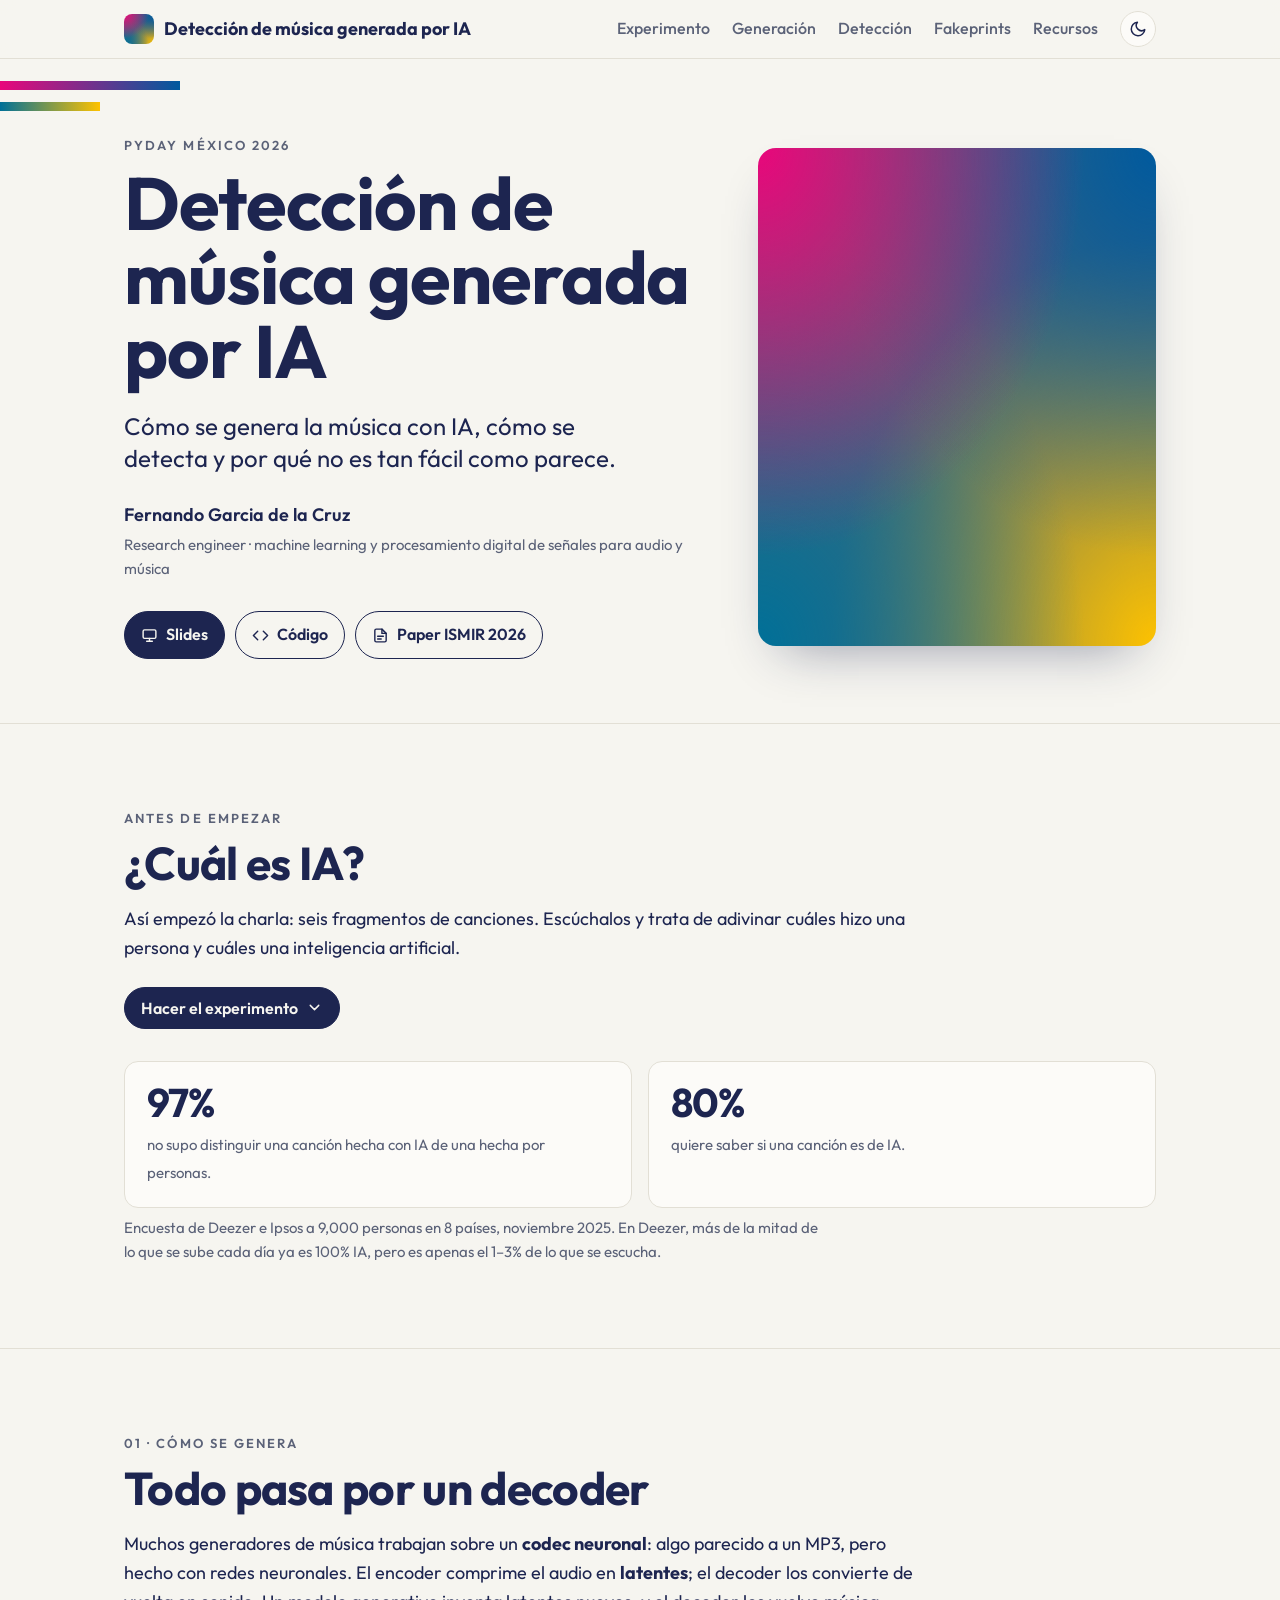
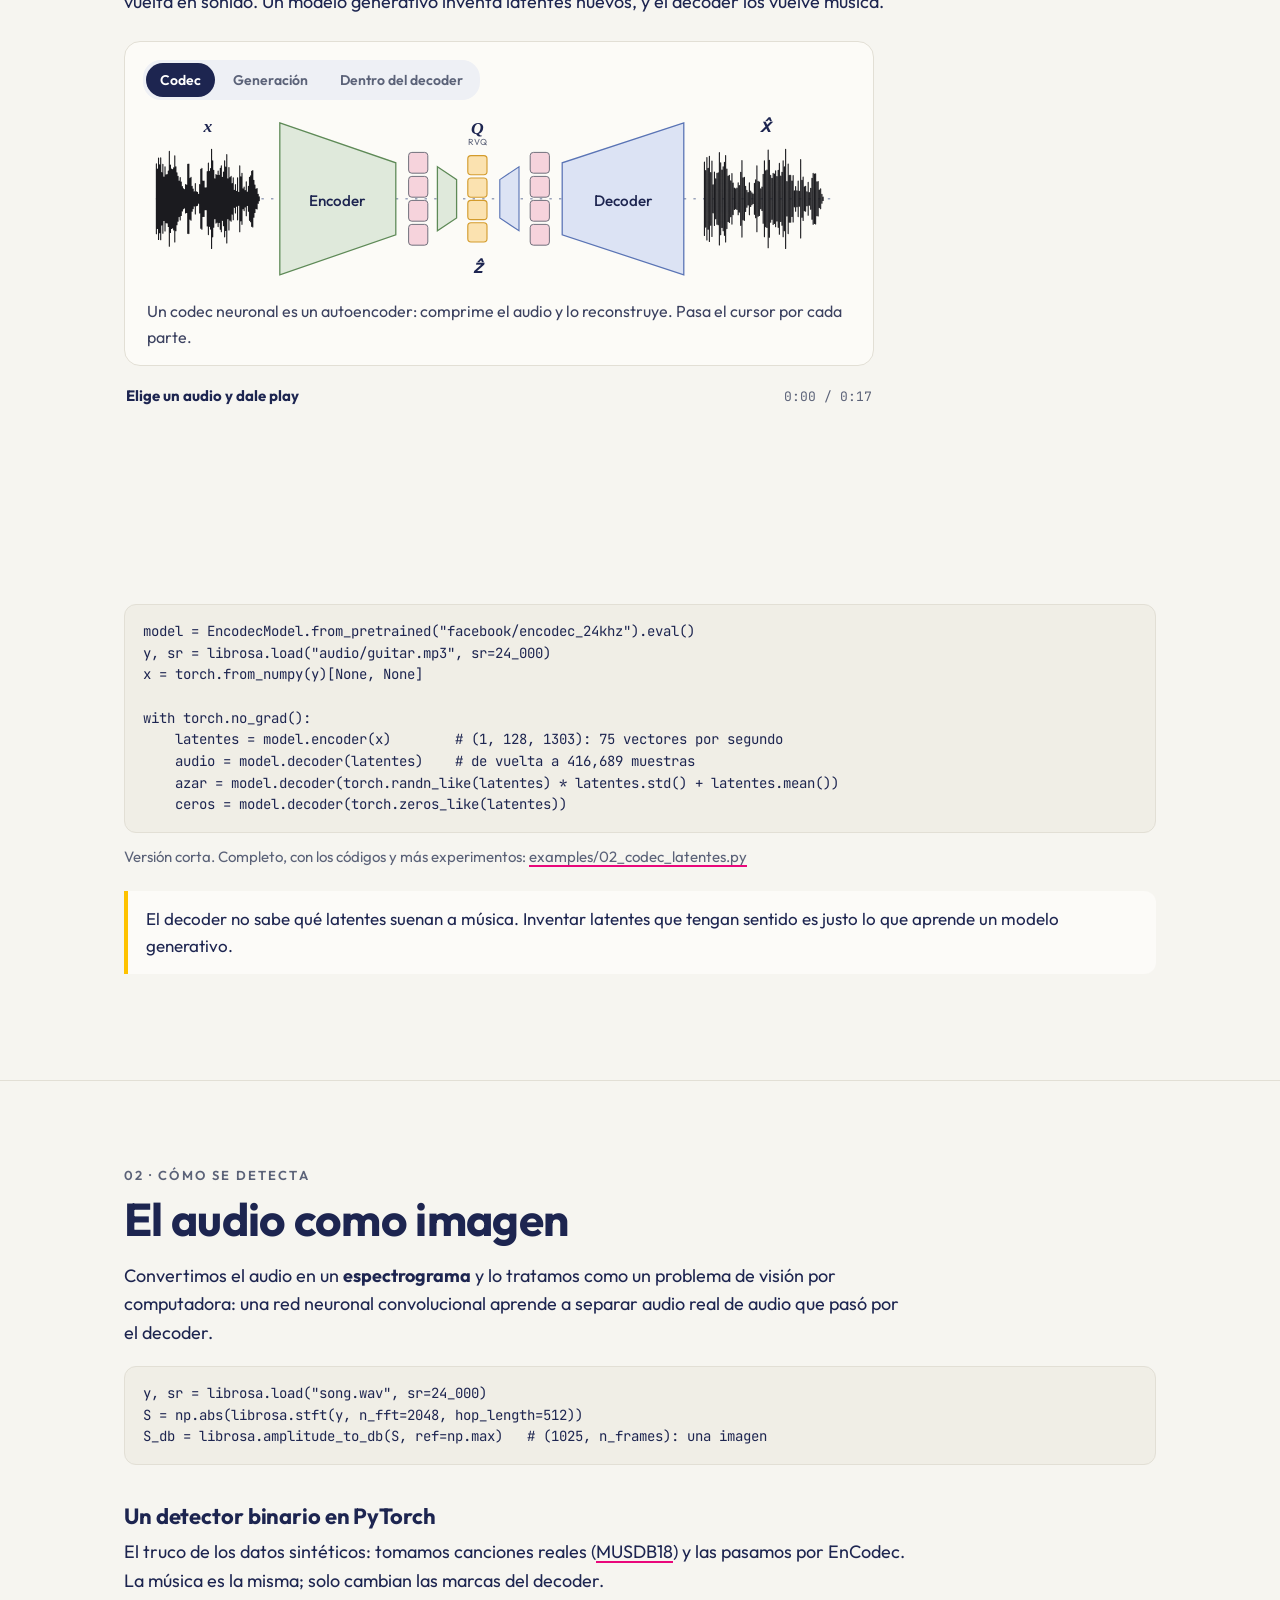
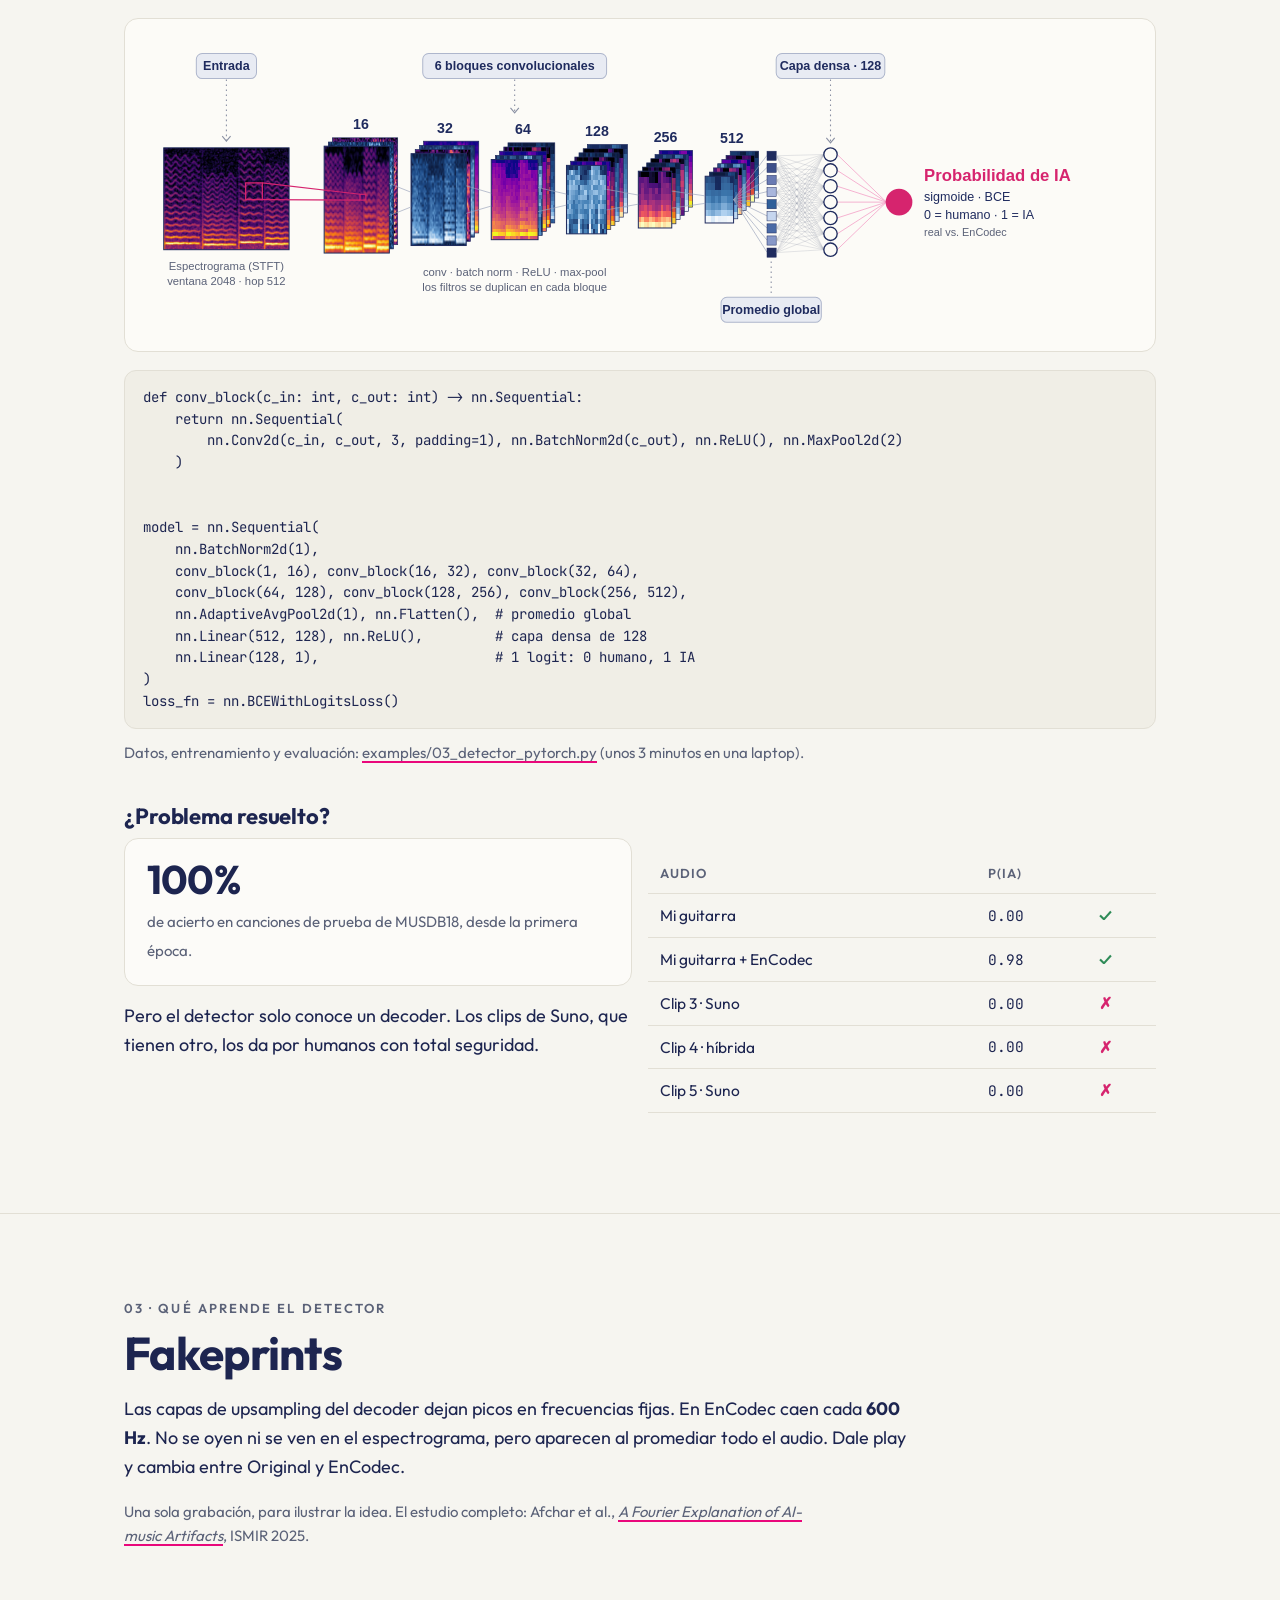
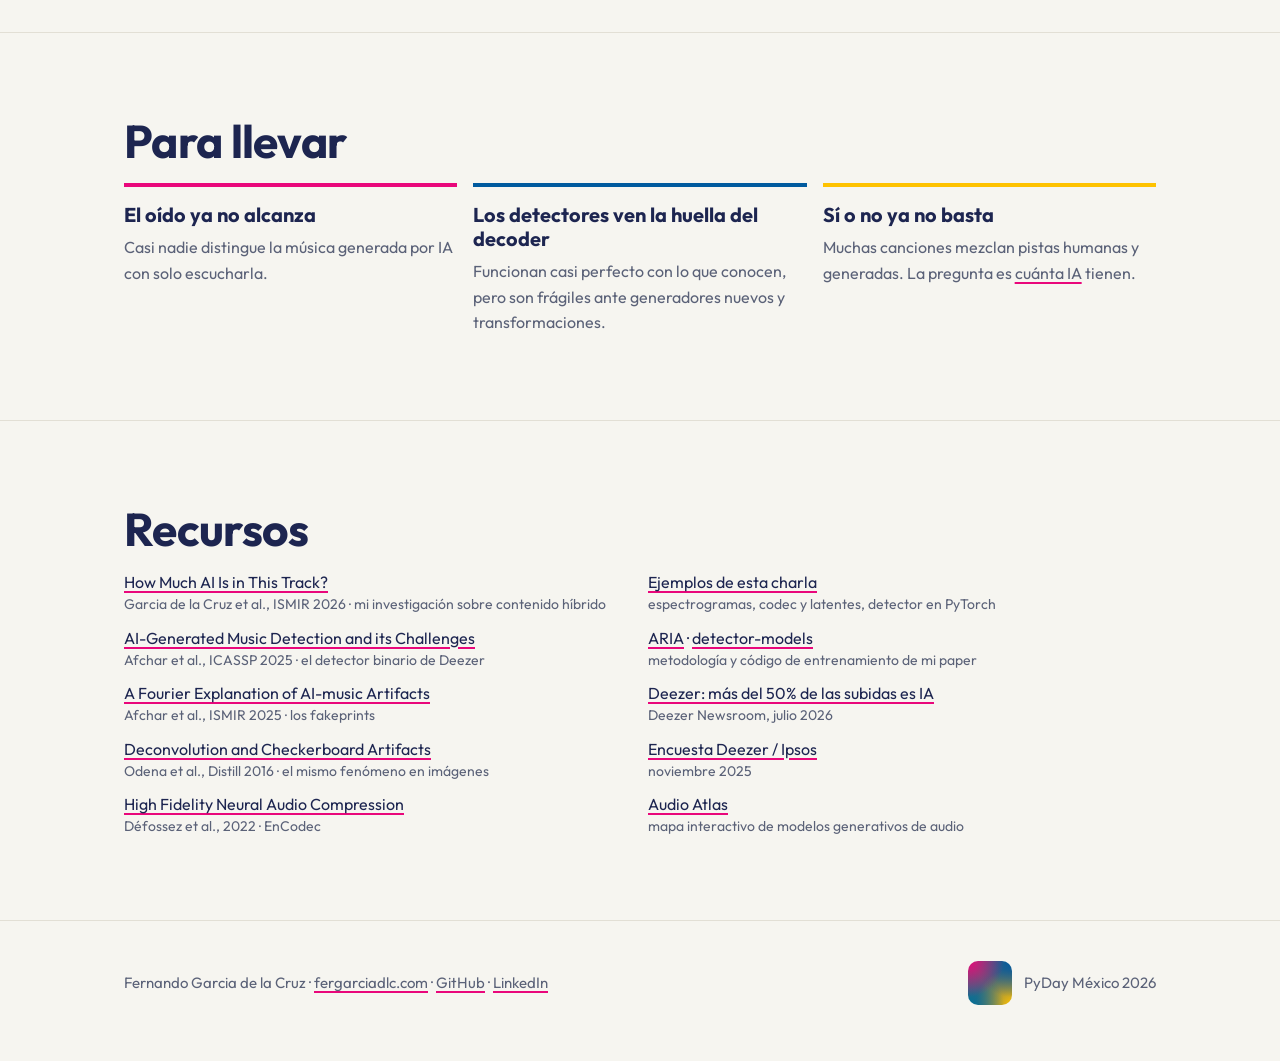
==== commit 3d2d5c7c: "v2: theme toggle, collapsible quiz, updated affiliation - Light/dark toggle in the nav (remembers th" ====
--- a/web/index.html
+++ b/web/index.html
@@ -11,6 +11,13 @@
 <link rel="preconnect" href="https://fonts.gstatic.com" crossorigin>
 <link href="https://fonts.googleapis.com/css2?family=Outfit:wght@400;500;600;700&family=JetBrains+Mono:wght@400;500&display=swap" rel="stylesheet">
 <link rel="stylesheet" href="static/site.css">
+<script>
+  // Apply the saved theme before first paint (static/site.js handles the toggle).
+  try {
+    var t = localStorage.getItem("theme");
+    if (t) document.documentElement.dataset.theme = t;
+  } catch (e) {}
+</script>
 </head>
 <body>
 
@@ -22,6 +29,10 @@
     <a class="link" href="#detecta">Detección</a>
     <a class="link" href="#fakeprints">Fakeprints</a>
     <a class="link" href="#recursos">Recursos</a>
+    <button class="theme-toggle" type="button" aria-label="Cambiar a modo oscuro">
+      <svg class="i-moon" viewBox="0 0 24 24"><path d="M21 12.8A9 9 0 1 1 11.2 3a7 7 0 0 0 9.8 9.8z"/></svg>
+      <svg class="i-sun" viewBox="0 0 24 24"><circle cx="12" cy="12" r="4.2"/><path d="M12 2v2.2M12 19.8V22M4.9 4.9l1.6 1.6M17.5 17.5l1.6 1.6M2 12h2.2M19.8 12H22M4.9 19.1l1.6-1.6M17.5 6.5l1.6-1.6"/></svg>
+    </button>
   </div>
 </nav>
 
@@ -33,7 +44,7 @@
       <h1>Detección de música generada por IA</h1>
       <p class="subtitle">Cómo se genera la música con IA, cómo se detecta y por qué no es tan fácil como parece.</p>
       <p class="author">Fernando Garcia de la Cruz</p>
-      <p class="affil">Research engineer · machine learning y procesamiento de señales para audio y música</p>
+      <p class="affil">Research engineer · machine learning y procesamiento digital de señales para audio y música</p>
       <div class="buttons">
         <a class="btn primary" href="assets/slides/pyday26mx-ai-music-detection.pdf"><svg viewBox="0 0 24 24"><rect x="3" y="4" width="18" height="12" rx="2"/><path d="M8 20h8M12 16v4"/></svg>Slides</a>
         <a class="btn" href="https://github.com/fergarciadlc/pyday26-ai-music-detection"><svg viewBox="0 0 24 24"><path d="M16 18l6-6-6-6M8 6l-6 6 6 6"/></svg>Código</a>
@@ -52,8 +63,11 @@
   <div class="wrap">
     <p class="kicker">Antes de empezar</p>
     <h2>¿Cuál es IA?</h2>
-    <div class="prose"><p>Escucha estos fragmentos y trata de adivinar cuáles hizo una persona y cuáles una inteligencia artificial.</p></div>
-
+    <div class="prose"><p>Así empezó la charla: seis fragmentos de canciones. Escúchalos y trata de adivinar cuáles hizo una persona y cuáles una inteligencia artificial.</p></div>
+
+    <button class="btn primary quiz-open" type="button" aria-expanded="false" aria-controls="quiz-body"><span>Hacer el experimento</span><svg viewBox="0 0 24 24"><path d="M6 9l6 6 6-6"/></svg></button>
+
+    <div class="collapse" id="quiz-body"><div>
     <div class="pd-quiz">
       <article class="pd-clip" data-answer="human">
         <header><span class="pd-clip-n">1</span></header>
@@ -93,6 +107,7 @@
       </article>
     </div>
     <p><button class="btn pd-reveal-all" type="button">Revelar todas</button></p>
+    </div></div>
 
     <div class="grid c2" style="margin-top:28px">
       <div class="card stat"><b>97%</b><span>no supo distinguir una canción hecha con IA de una hecha por personas.</span></div>
@@ -245,6 +260,7 @@
   </div>
 </footer>
 
+<script src="static/site.js"></script>
 <script src="assets/js/quiz.js"></script>
 <script src="static/codec.js"></script>
 <script src="static/players.js"></script>
--- a/web/static/site.css
+++ b/web/static/site.css
@@ -39,30 +39,32 @@
   --pd-indigo: var(--ink);
   --pd-magenta: #d6246e;
   --pd-gradient: var(--gradient);
+
+  /* Syntax highlighting */
+  --tk-kw: #a2185c; --tk-fn: #005a9e; --tk-str: #2e7d4f; --tk-num: #b5560a; --tk-com: #7b8199; --tk-op: #4a4f6a;
   color-scheme: light;
 }
+/* Dark theme: follows the OS unless the toggle forced light; the toggle can also force it. */
 @media (prefers-color-scheme: dark) {
-  :root {
-    --bg: #12162b;
-    --surface: #1a1f38;
-    --ink: #e8eaf4;
-    --muted: #a6adc4;
-    --line: #2d3558;
-    --pill: #26305a;
-    --pill-line: #46527e;
-    --code: #1f2542;
-    --human: #6fcf97;
-    --ai: #f0488a;
-    --hybrid: #fec200;
-    /* validated for #1a1f38 */
-    --pd-orig: #5a8cf0;
-    --pd-enc: #f0488a;
-    --pd-grid: rgba(232, 234, 244, 0.09);
-    --pd-comb: rgba(254, 194, 0, 0.45);
-    --pd-indigo: #4a56b8;
-    --pd-magenta: #f0488a;
+  :root:not([data-theme="light"]) {
+    --bg: #12162b; --surface: #1a1f38; --ink: #e8eaf4; --muted: #a6adc4; --line: #2d3558;
+    --pill: #26305a; --pill-line: #46527e; --code: #1f2542;
+    --human: #6fcf97; --ai: #f0488a; --hybrid: #fec200;
+    /* chart colours validated for #1a1f38 */
+    --pd-orig: #5a8cf0; --pd-enc: #f0488a; --pd-grid: rgba(232, 234, 244, 0.09);
+    --pd-comb: rgba(254, 194, 0, 0.45); --pd-indigo: #4a56b8; --pd-magenta: #f0488a;
+    --tk-kw: #ff7ab8; --tk-fn: #7fb8ff; --tk-str: #8ad6a3; --tk-num: #ffb86b; --tk-com: #8a91ad; --tk-op: #c3c8de;
     color-scheme: dark;
   }
+}
+:root[data-theme="dark"] {
+  --bg: #12162b; --surface: #1a1f38; --ink: #e8eaf4; --muted: #a6adc4; --line: #2d3558;
+  --pill: #26305a; --pill-line: #46527e; --code: #1f2542;
+  --human: #6fcf97; --ai: #f0488a; --hybrid: #fec200;
+  --pd-orig: #5a8cf0; --pd-enc: #f0488a; --pd-grid: rgba(232, 234, 244, 0.09);
+  --pd-comb: rgba(254, 194, 0, 0.45); --pd-indigo: #4a56b8; --pd-magenta: #f0488a;
+  --tk-kw: #ff7ab8; --tk-fn: #7fb8ff; --tk-str: #8ad6a3; --tk-num: #ffb86b; --tk-com: #8a91ad; --tk-op: #c3c8de;
+  color-scheme: dark;
 }
 
 * { box-sizing: border-box; }
@@ -119,11 +121,38 @@
 nav.top .brand img { width: 16px; height: auto; }
 nav.top a.link { font-weight: 500; font-size: 16px; text-decoration: none; white-space: nowrap; color: var(--muted); }
 nav.top a.link:hover { color: var(--ink); }
+.theme-toggle {
+  flex: none;
+  display: grid;
+  place-items: center;
+  width: 36px;
+  height: 36px;
+  border-radius: 50%;
+  border: 1px solid var(--line);
+  background: var(--surface);
+  color: var(--ink);
+  cursor: pointer;
+  transition: border-color 0.2s, transform 0.3s;
+}
+.theme-toggle:hover { border-color: var(--pill-line); transform: rotate(-12deg); }
+.theme-toggle svg { width: 18px; height: 18px; fill: none; stroke: currentColor; stroke-width: 2; stroke-linecap: round; stroke-linejoin: round; }
+.theme-toggle .i-sun { display: none; }
+:root[data-theme="dark"] .theme-toggle .i-sun { display: block; }
+:root[data-theme="dark"] .theme-toggle .i-moon { display: none; }
+
+/* Collapsible block (the quiz) */
+.collapse { display: grid; grid-template-rows: 0fr; transition: grid-template-rows 0.5s ease; }
+.collapse > div { overflow: hidden; min-height: 0; }
+.collapse.open { grid-template-rows: 1fr; }
+.quiz-open { margin: 6px 0 4px; }
+.quiz-open svg { transition: transform 0.35s ease; }
+.quiz-open[aria-expanded="true"] svg { transform: rotate(180deg); }
+@media (prefers-reduced-motion: reduce) { .collapse { transition: none; } }
 
 /* Hero */
 header.hero { position: relative; padding: 76px 0 64px; }
 .hero-grid { display: grid; grid-template-columns: minmax(0, 1.45fr) minmax(0, 1fr); gap: 56px; align-items: center; }
-.hero h1 { font-size: clamp(48px, 7.4vw, 92px); line-height: 0.98; margin-bottom: 22px; }
+.hero h1 { font-size: clamp(42px, 6.2vw, 74px); line-height: 1; margin-bottom: 22px; }
 .subtitle { font-size: clamp(20px, 2.3vw, 24px); line-height: 1.35; margin: 0 0 26px; max-width: 32ch; }
 .author { font-size: 18px; margin: 0 0 4px; font-weight: 600; }
 .affil { font-size: 15px; color: var(--muted); margin: 0 0 30px; }
@@ -164,26 +193,6 @@
 
 /* Sections */
 body > section { padding: 84px 0; border-top: 1px solid var(--line); }
-.lead-banner {
-  background: var(--surface);
-  border: 1px solid var(--line);
-  border-radius: 14px;
-  padding: 26px 30px;
-  margin: 0 0 28px;
-  font-size: clamp(22px, 2.6vw, 30px);
-  font-weight: 700;
-  line-height: 1.2;
-  letter-spacing: -0.01em;
-}
-.lead-banner .grad {
-  background: linear-gradient(90deg, var(--magenta), var(--blue));
-  -webkit-background-clip: text;
-  background-clip: text;
-  color: transparent;
-}
-@media (prefers-color-scheme: dark) {
-  .lead-banner .grad { background: linear-gradient(90deg, #ff5fa8, #6fb2ff); -webkit-background-clip: text; background-clip: text; }
-}
 
 .card { background: var(--surface); border: 1px solid var(--line); border-radius: 14px; padding: 20px 22px; }
 .grid { display: grid; gap: 16px; }
@@ -415,10 +424,6 @@
 .sp-axis { position: absolute; inset: 4px auto 4px 6px; display: flex; flex-direction: column; justify-content: space-between; font-size: 11px; color: rgba(255, 255, 255, 0.8); pointer-events: none; }
 
 /* ---------- Syntax highlighting (Prism tokens) ---------- */
-:root { --tk-kw: #a2185c; --tk-fn: #005a9e; --tk-str: #2e7d4f; --tk-num: #b5560a; --tk-com: #7b8199; --tk-op: #4a4f6a; }
-@media (prefers-color-scheme: dark) {
-  :root { --tk-kw: #ff7ab8; --tk-fn: #7fb8ff; --tk-str: #8ad6a3; --tk-num: #ffb86b; --tk-com: #8a91ad; --tk-op: #c3c8de; }
-}
 pre code .token.keyword, pre code .token.boolean, pre code .token.builtin { color: var(--tk-kw); }
 pre code .token.function, pre code .token.class-name { color: var(--tk-fn); }
 pre code .token.string { color: var(--tk-str); }
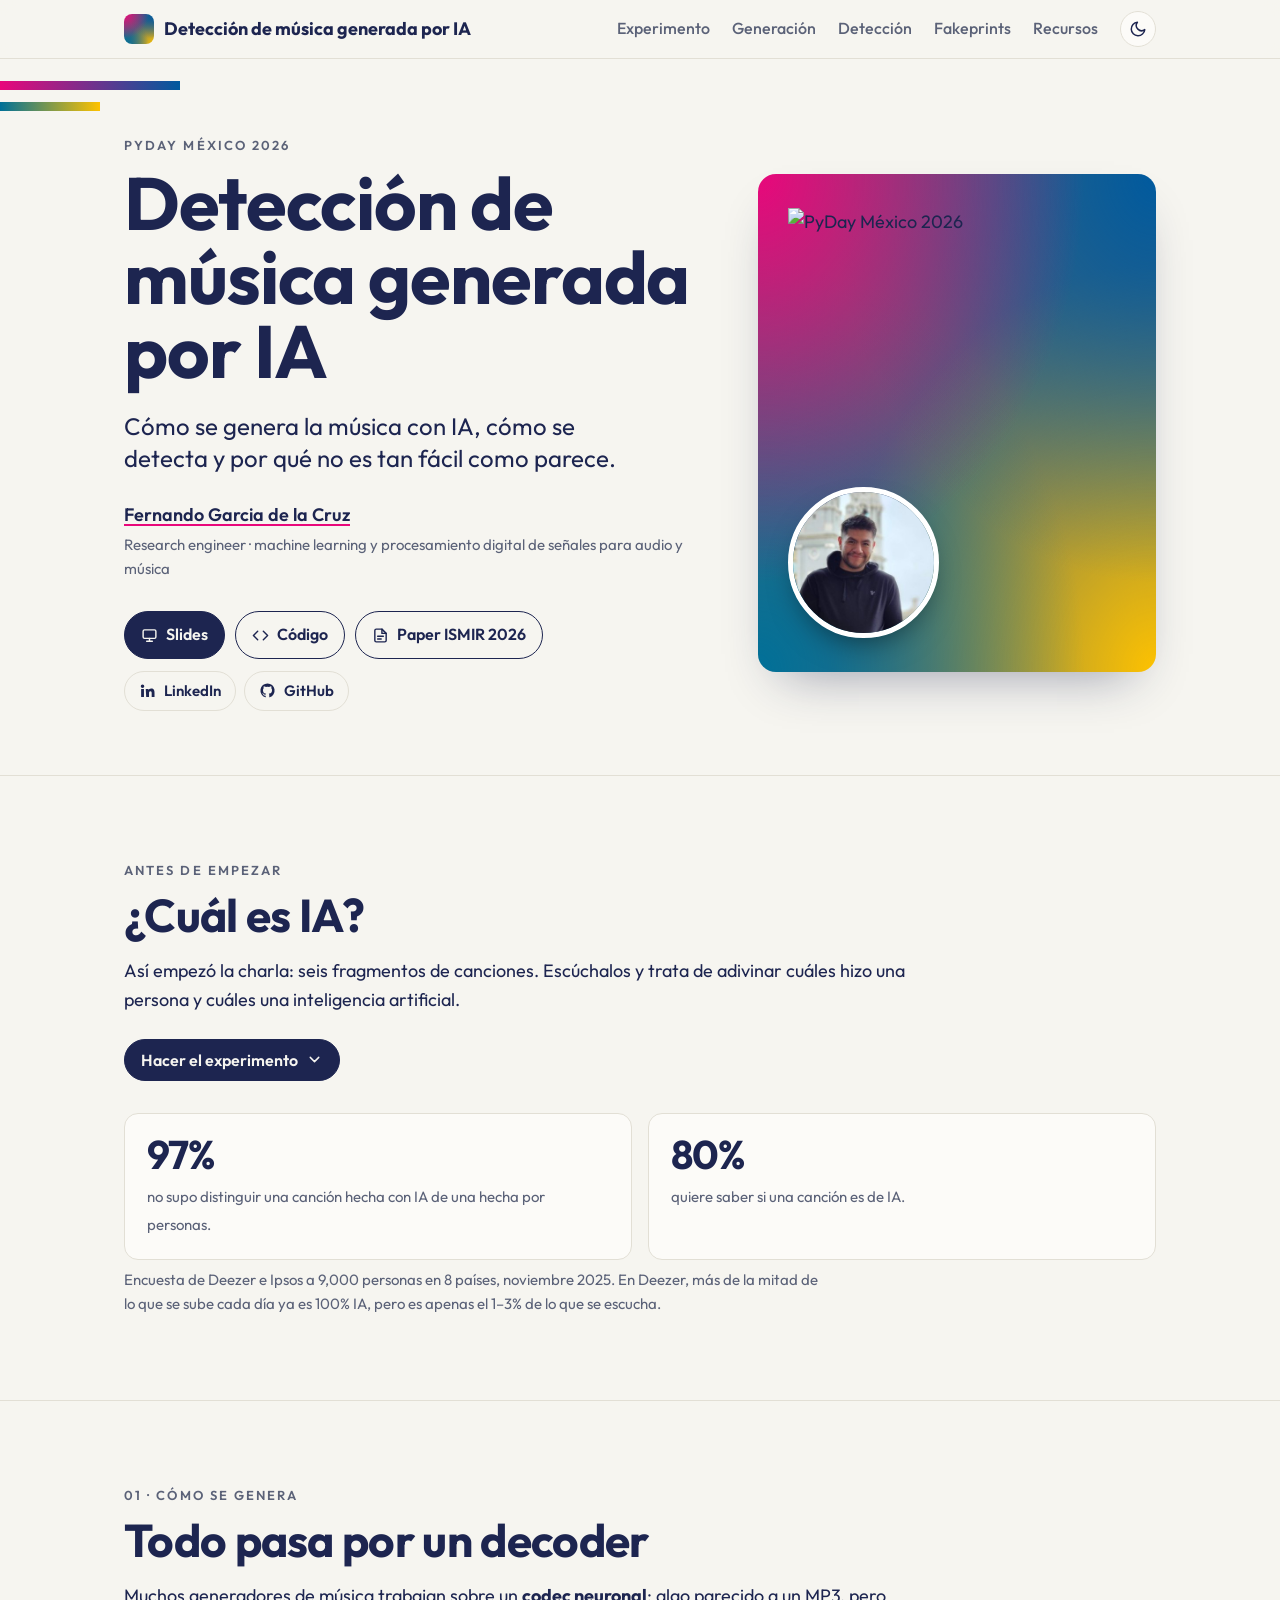
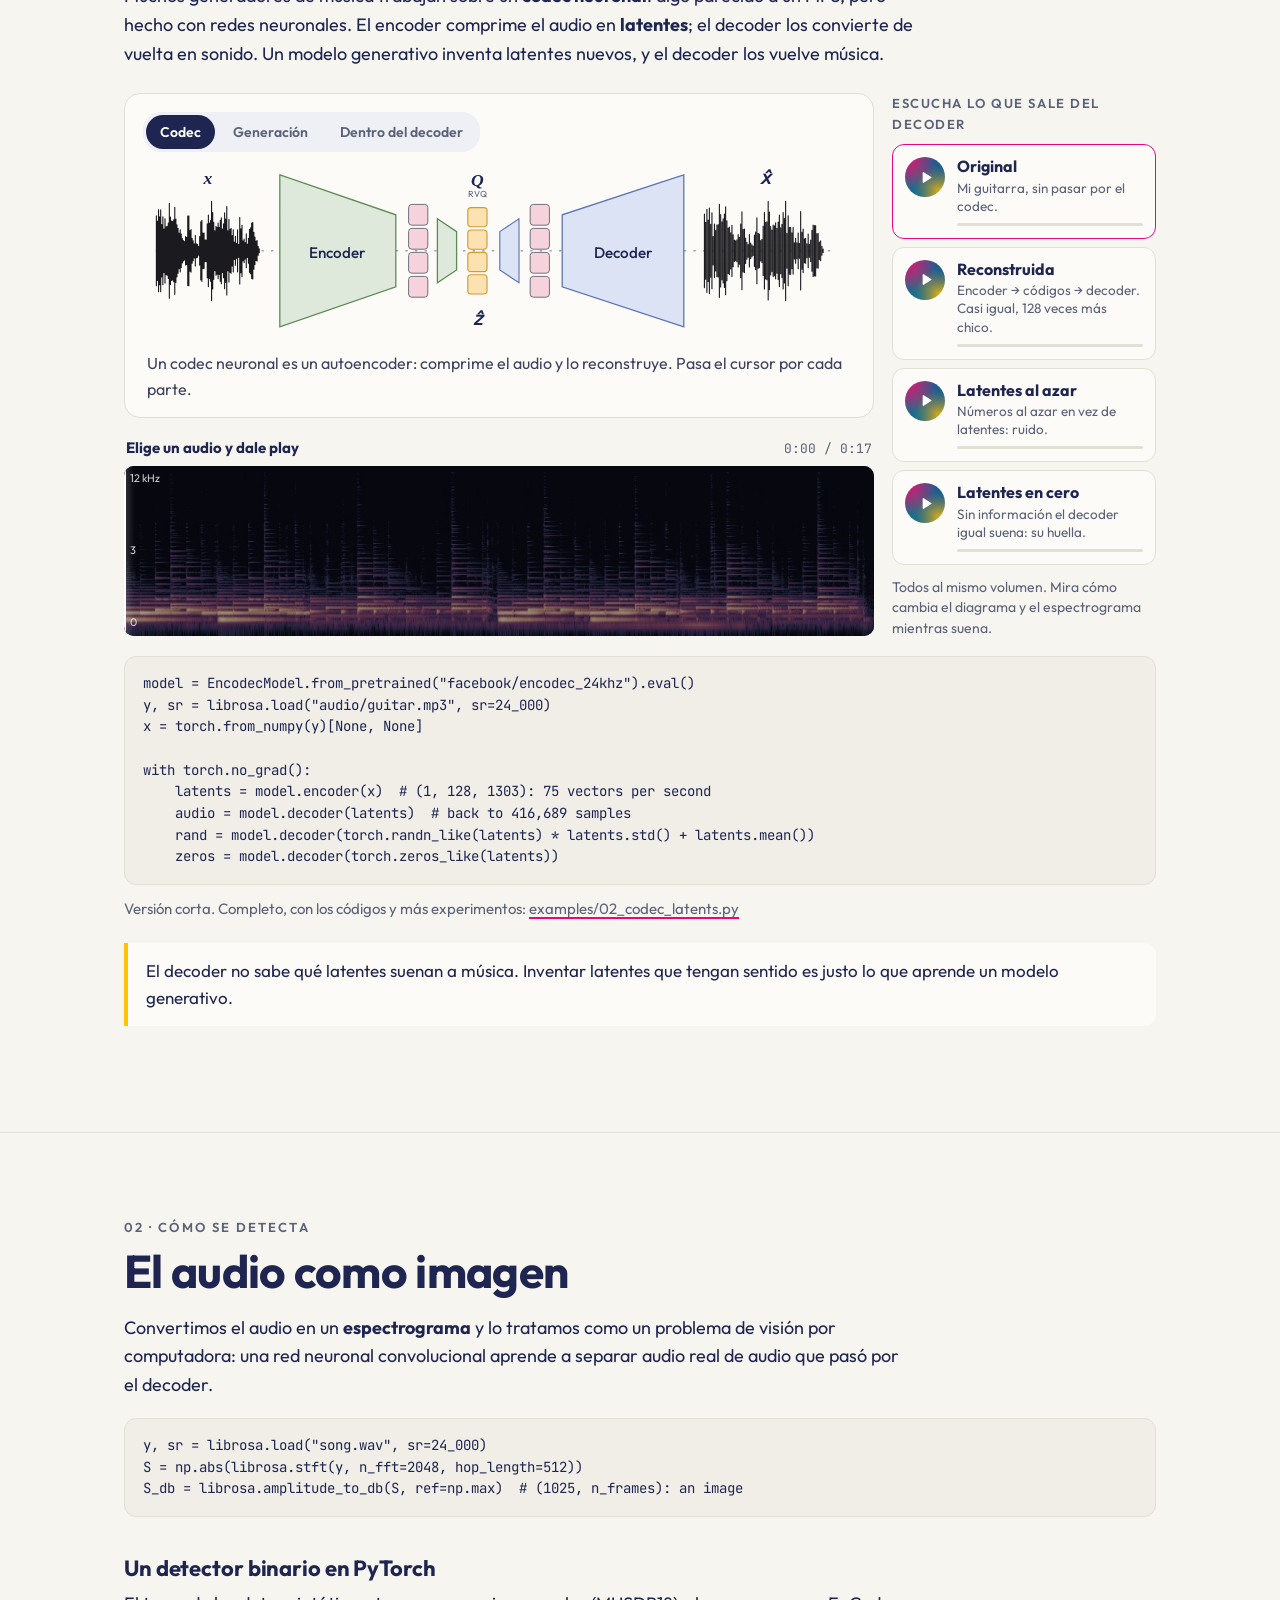
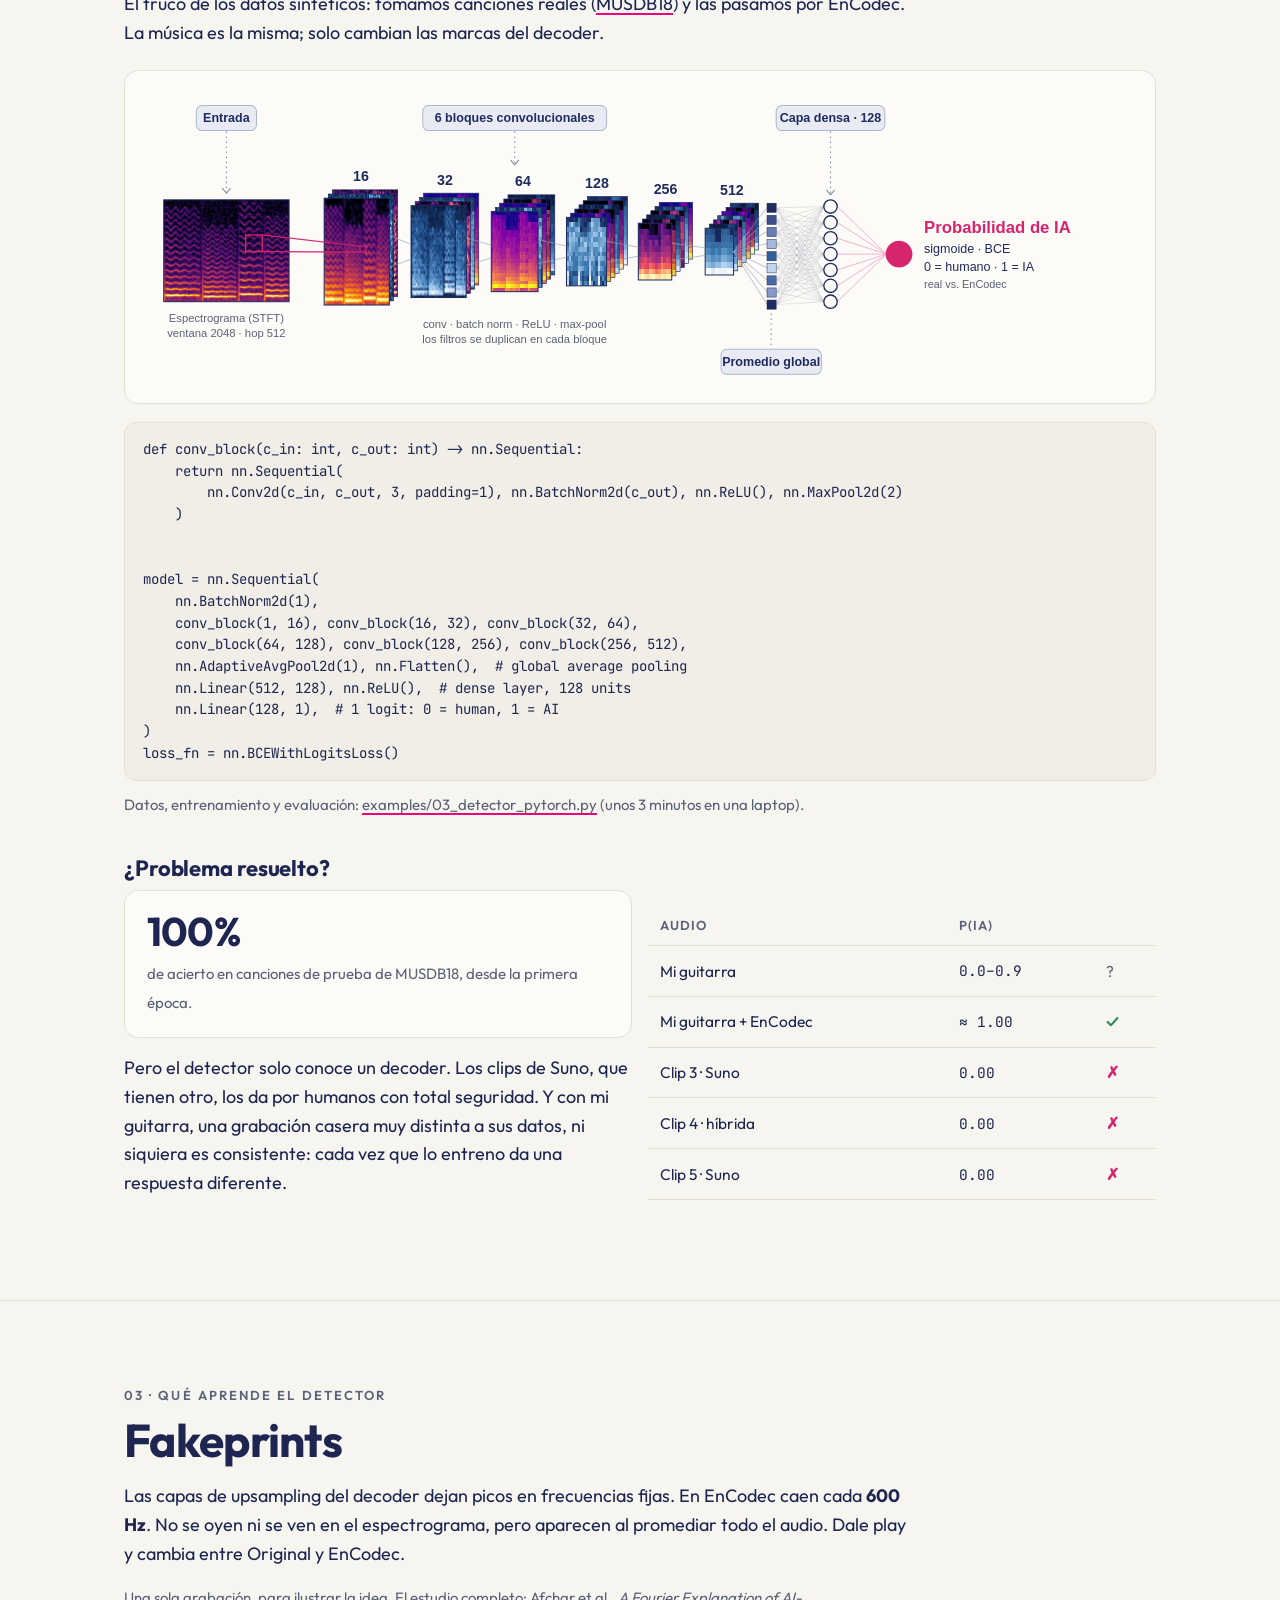
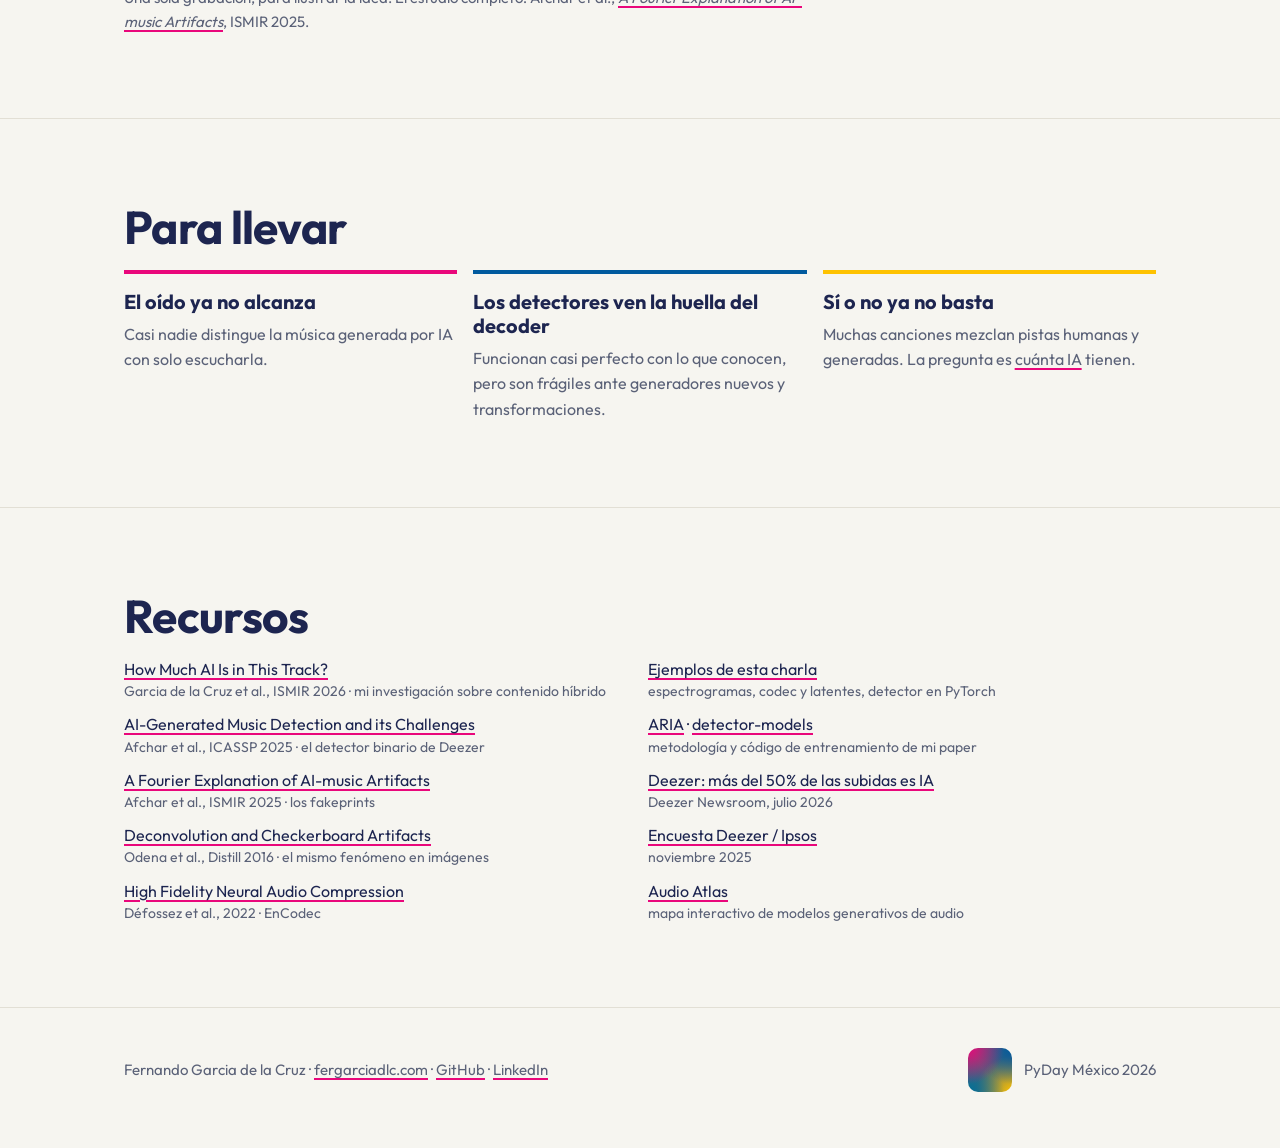
==== commit 0ce90b6a: "Photo, social links, loudness-matched clips; Python code in English + ruff - Hero: name links to fer" ====
--- a/web/index.html
+++ b/web/index.html
@@ -43,16 +43,21 @@
       <p class="kicker">PyDay México 2026</p>
       <h1>Detección de música generada por IA</h1>
       <p class="subtitle">Cómo se genera la música con IA, cómo se detecta y por qué no es tan fácil como parece.</p>
-      <p class="author">Fernando Garcia de la Cruz</p>
+      <p class="author"><a href="https://fergarciadlc.com">Fernando Garcia de la Cruz</a></p>
       <p class="affil">Research engineer · machine learning y procesamiento digital de señales para audio y música</p>
       <div class="buttons">
         <a class="btn primary" href="assets/slides/pyday26mx-ai-music-detection.pdf"><svg viewBox="0 0 24 24"><rect x="3" y="4" width="18" height="12" rx="2"/><path d="M8 20h8M12 16v4"/></svg>Slides</a>
         <a class="btn" href="https://github.com/fergarciadlc/pyday26-ai-music-detection"><svg viewBox="0 0 24 24"><path d="M16 18l6-6-6-6M8 6l-6 6 6 6"/></svg>Código</a>
         <a class="btn" href="https://arxiv.org/abs/2608.07285"><svg viewBox="0 0 24 24"><path d="M14 3H6a2 2 0 0 0-2 2v14a2 2 0 0 0 2 2h12a2 2 0 0 0 2-2V9z"/><path d="M14 3v6h6M8 13h8M8 17h5"/></svg>Paper ISMIR 2026</a>
       </div>
-    </div>
-    <div class="poster" aria-hidden="true">
-      <img class="wordmark" src="assets/brand/pyday-wordmark.png" alt="">
+      <div class="social">
+        <a class="btn icon" href="https://www.linkedin.com/in/fergarciadlc" aria-label="LinkedIn"><svg viewBox="0 0 24 24" class="fill"><path d="M4.98 3.5a2.5 2.5 0 1 1 0 5 2.5 2.5 0 0 1 0-5zM3 9.75h4v11.5H3zM9.5 9.75h3.8v1.6h.06c.53-1 1.83-2.06 3.77-2.06 4.03 0 4.77 2.65 4.77 6.1v5.86h-4v-5.2c0-1.24-.02-2.84-1.73-2.84-1.73 0-2 1.35-2 2.75v5.29h-4z"/></svg>LinkedIn</a>
+        <a class="btn icon" href="https://github.com/fergarciadlc" aria-label="GitHub"><svg viewBox="0 0 24 24" class="fill"><path d="M12 2a10 10 0 0 0-3.16 19.49c.5.09.68-.22.68-.48v-1.7c-2.78.6-3.37-1.34-3.37-1.34-.45-1.16-1.11-1.47-1.11-1.47-.91-.62.07-.6.07-.6 1 .07 1.53 1.03 1.53 1.03.89 1.53 2.34 1.09 2.91.83.09-.65.35-1.09.63-1.34-2.22-.25-4.55-1.11-4.55-4.94 0-1.09.39-1.98 1.03-2.68-.1-.25-.45-1.27.1-2.65 0 0 .84-.27 2.75 1.02a9.56 9.56 0 0 1 5 0c1.91-1.29 2.75-1.02 2.75-1.02.55 1.38.2 2.4.1 2.65.64.7 1.03 1.59 1.03 2.68 0 3.84-2.34 4.69-4.57 4.93.36.31.68.92.68 1.85v2.74c0 .27.18.58.69.48A10 10 0 0 0 12 2z"/></svg>GitHub</a>
+      </div>
+    </div>
+    <div class="poster">
+      <img class="wordmark" src="assets/brand/pyday-wordmark.png" alt="PyDay México 2026">
+      <img class="avatar" src="static/fernando.jpg" alt="Foto de Fernando Garcia de la Cruz">
       <img class="logo" src="assets/brand/pyday-logo.png" alt="">
     </div>
   </div>
@@ -140,11 +145,11 @@
 x = torch.from_numpy(y)[None, None]
 
 with torch.no_grad():
-    latentes = model.encoder(x)        # (1, 128, 1303): 75 vectores por segundo
-    audio = model.decoder(latentes)    # de vuelta a 416,689 muestras
-    azar = model.decoder(torch.randn_like(latentes) * latentes.std() + latentes.mean())
-    ceros = model.decoder(torch.zeros_like(latentes))</code></pre>
-    <p class="code-link small muted">Versión corta. Completo, con los códigos y más experimentos: <a href="https://github.com/fergarciadlc/pyday26-ai-music-detection/blob/main/examples/02_codec_latentes.py">examples/02_codec_latentes.py</a></p>
+    latents = model.encoder(x)  # (1, 128, 1303): 75 vectors per second
+    audio = model.decoder(latents)  # back to 416,689 samples
+    rand = model.decoder(torch.randn_like(latents) * latents.std() + latents.mean())
+    zeros = model.decoder(torch.zeros_like(latents))</code></pre>
+    <p class="code-link small muted">Versión corta. Completo, con los códigos y más experimentos: <a href="https://github.com/fergarciadlc/pyday26-ai-music-detection/blob/main/examples/02_codec_latents.py">examples/02_codec_latents.py</a></p>
 
     <div class="callout">El decoder no sabe qué latentes suenan a música. Inventar latentes que tengan sentido es justo lo que aprende un modelo generativo.</div>
   </div>
@@ -161,7 +166,7 @@
 
 <pre><code class="language-python">y, sr = librosa.load("song.wav", sr=24_000)
 S = np.abs(librosa.stft(y, n_fft=2048, hop_length=512))
-S_db = librosa.amplitude_to_db(S, ref=np.max)   # (1025, n_frames): una imagen</code></pre>
+S_db = librosa.amplitude_to_db(S, ref=np.max)  # (1025, n_frames): an image</code></pre>
 
     <h3>Un detector binario en PyTorch</h3>
     <div class="prose"><p>El truco de los datos sintéticos: tomamos canciones reales (<a href="https://sigsep.github.io/datasets/musdb.html">MUSDB18</a>) y las pasamos por EnCodec. La música es la misma; solo cambian las marcas del decoder.</p></div>
@@ -178,9 +183,9 @@
     nn.BatchNorm2d(1),
     conv_block(1, 16), conv_block(16, 32), conv_block(32, 64),
     conv_block(64, 128), conv_block(128, 256), conv_block(256, 512),
-    nn.AdaptiveAvgPool2d(1), nn.Flatten(),  # promedio global
-    nn.Linear(512, 128), nn.ReLU(),         # capa densa de 128
-    nn.Linear(128, 1),                      # 1 logit: 0 humano, 1 IA
+    nn.AdaptiveAvgPool2d(1), nn.Flatten(),  # global average pooling
+    nn.Linear(512, 128), nn.ReLU(),  # dense layer, 128 units
+    nn.Linear(128, 1),  # 1 logit: 0 = human, 1 = AI
 )
 loss_fn = nn.BCEWithLogitsLoss()</code></pre>
     <p class="code-link small muted">Datos, entrenamiento y evaluación: <a href="https://github.com/fergarciadlc/pyday26-ai-music-detection/blob/main/examples/03_detector_pytorch.py">examples/03_detector_pytorch.py</a> (unos 3 minutos en una laptop).</p>
@@ -189,13 +194,13 @@
     <div class="grid c2">
       <div>
         <div class="card stat"><b>100%</b><span>de acierto en canciones de prueba de MUSDB18, desde la primera época.</span></div>
-        <div class="prose" style="margin-top:16px"><p>Pero el detector solo conoce un decoder. Los clips de Suno, que tienen otro, los da por humanos con total seguridad.</p></div>
+        <div class="prose" style="margin-top:16px"><p>Pero el detector solo conoce un decoder. Los clips de Suno, que tienen otro, los da por humanos con total seguridad. Y con mi guitarra, una grabación casera muy distinta a sus datos, ni siquiera es consistente: cada vez que lo entreno da una respuesta diferente.</p></div>
       </div>
       <table>
         <thead><tr><th>Audio</th><th>P(IA)</th><th></th></tr></thead>
         <tbody>
-          <tr><td>Mi guitarra</td><td class="num">0.00</td><td class="ok">✓</td></tr>
-          <tr><td>Mi guitarra + EnCodec</td><td class="num">0.98</td><td class="ok">✓</td></tr>
+          <tr><td>Mi guitarra</td><td class="num">0.0–0.9</td><td class="muted">?</td></tr>
+          <tr><td>Mi guitarra + EnCodec</td><td class="num">≈ 1.00</td><td class="ok">✓</td></tr>
           <tr><td>Clip 3 · Suno</td><td class="num">0.00</td><td class="ko">✗</td></tr>
           <tr><td>Clip 4 · híbrida</td><td class="num">0.00</td><td class="ko">✗</td></tr>
           <tr><td>Clip 5 · Suno</td><td class="num">0.00</td><td class="ko">✗</td></tr>
--- a/web/static/site.css
+++ b/web/static/site.css
@@ -190,6 +190,22 @@
 }
 .poster .wordmark { width: 82%; }
 .poster .logo { width: 30%; align-self: flex-end; opacity: 0.95; }
+.poster .avatar {
+  position: absolute;
+  left: 30px;
+  bottom: 34px;
+  width: 38%;
+  aspect-ratio: 1;
+  object-fit: cover;
+  border-radius: 50%;
+  border: 5px solid #fff;
+  box-shadow: 0 14px 30px -12px rgba(0, 0, 0, 0.55);
+}
+.author a { text-decoration-color: var(--magenta); }
+.social { display: flex; flex-wrap: wrap; gap: 8px; margin-top: 12px; }
+.btn.icon { padding: 7px 14px; font-size: 15px; border-color: var(--line); }
+.btn.icon:hover { border-color: var(--ink); }
+.btn svg.fill { fill: currentColor; stroke: none; }
 
 /* Sections */
 body > section { padding: 84px 0; border-top: 1px solid var(--line); }
@@ -274,6 +290,7 @@
   .hero-grid { grid-template-columns: minmax(0, 1fr); gap: 36px; }
   .poster { aspect-ratio: 16 / 9; max-width: 520px; }
   .poster .logo { width: 18%; }
+  .poster .avatar { width: 30%; left: 24px; bottom: 24px; border-width: 4px; }
   .grid.c3, .grid.c4, .pd-quiz { grid-template-columns: repeat(2, minmax(0, 1fr)); }
   body > section { padding: 64px 0; }
 }
